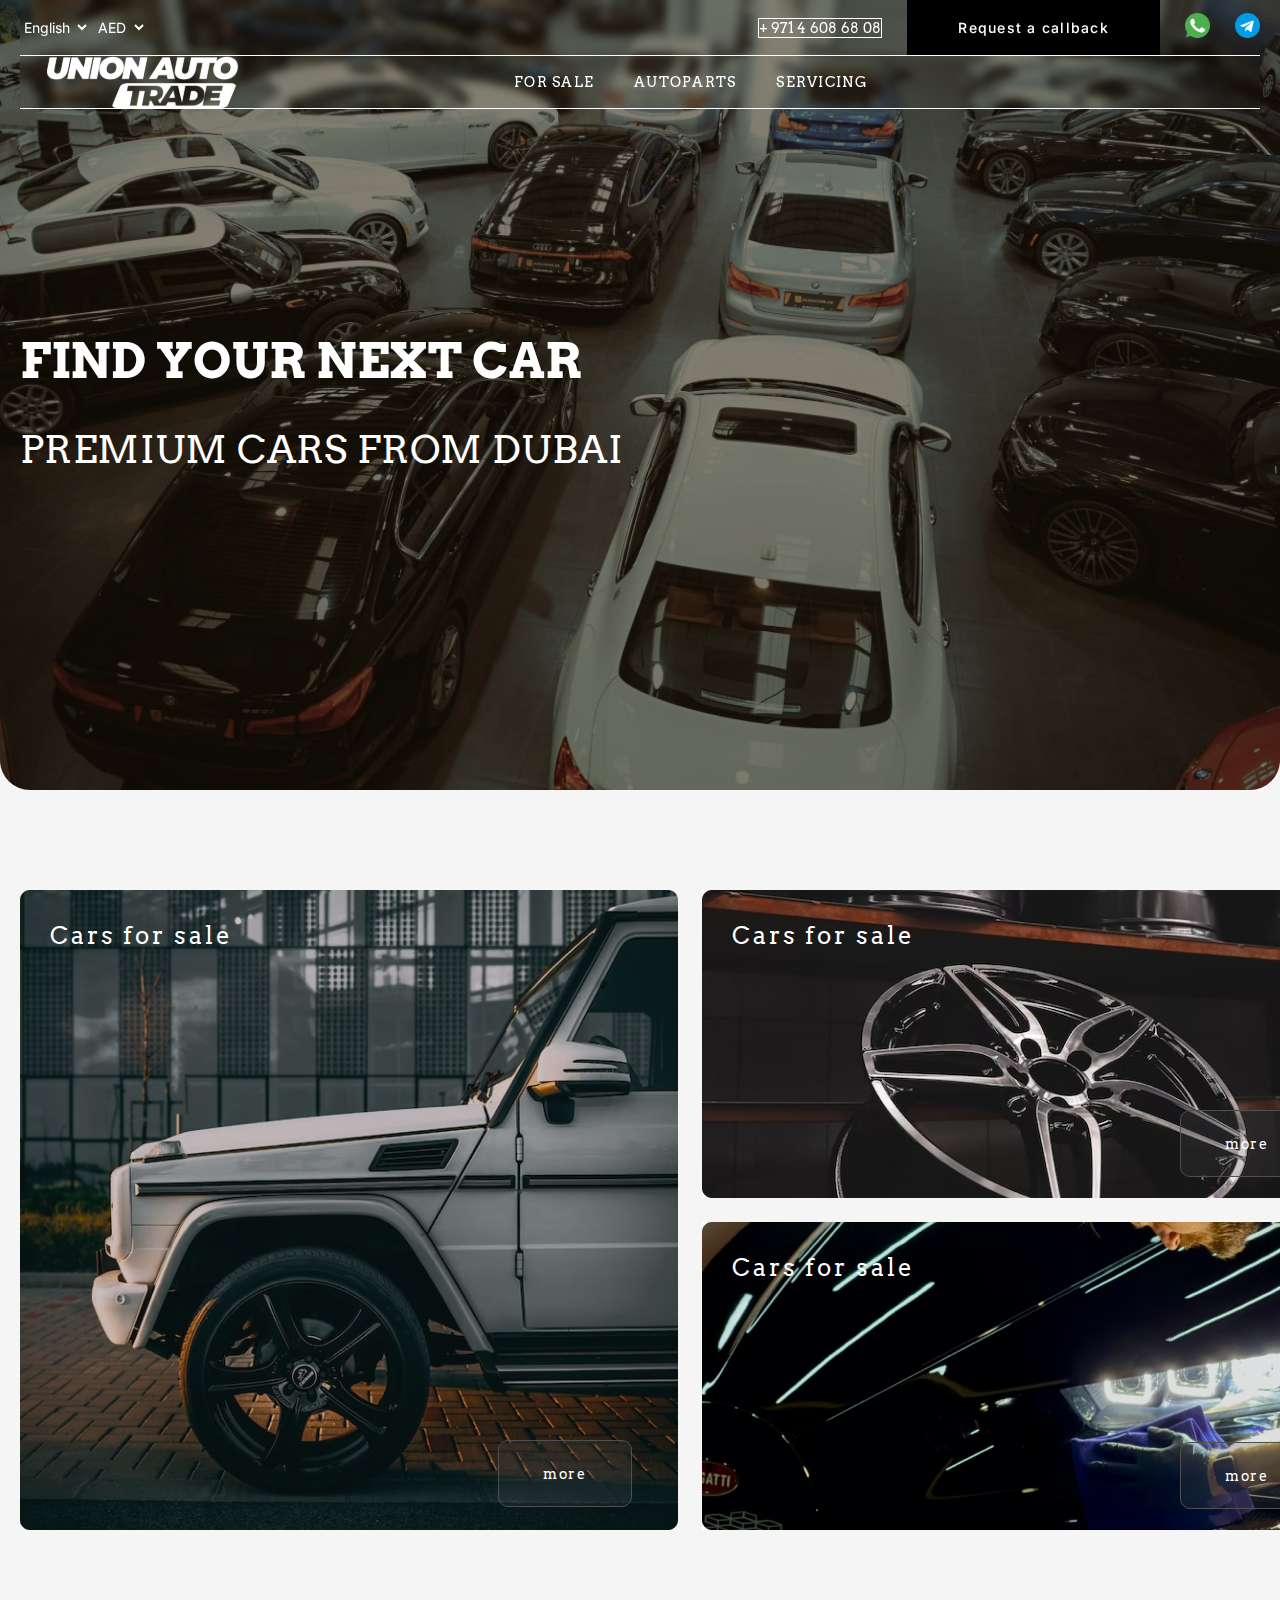
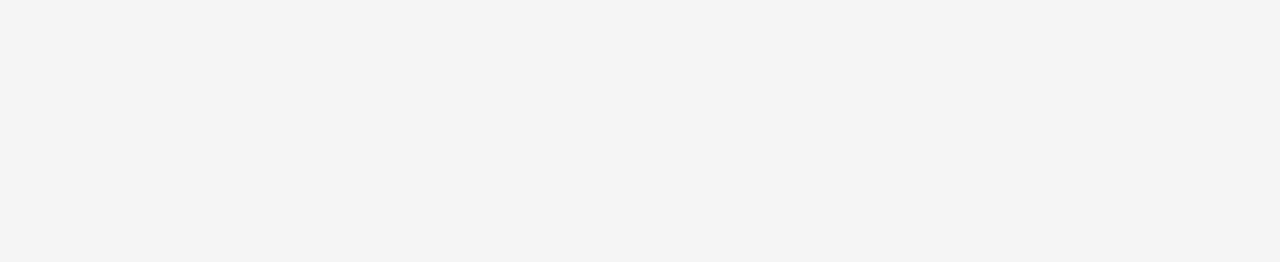
==== index.html @ ccdb9c53 "header and intro section end" ====
<!DOCTYPE html>
<html lang="en">
<head>
    <meta charset="UTF-8">
    <meta http-equiv="X-UA-Compatible" content="IE=edge">
    <meta name="viewport" content="width=device-width, initial-scale=1.0">
    <!-- favicon -->
    <link rel="icon" href="./assets/icons/favicon.svg">
    <title>UAT design</title>
    <!-- main css -->
    <link rel="stylesheet" href="../styles/style.min.css">
    <link rel="preconnect" href="https://fonts.googleapis.com">
    <link rel="preconnect" href="https://fonts.gstatic.com" crossorigin>
    <link href="https://fonts.googleapis.com/css2?family=Inter:wght@200;300;400;600&display=swap" rel="stylesheet">
  </head>
<body style="background: #F5F5F5;">


   <header>
    <div class="container">

      <nav class="nav">
        <div class="nav__wrapper">
          <div class="nav__wrapper--top">
            <div class="nav__wrapper--top-left">
              <select id="" name="">
                <option value="australia">English</option>
                <option value="canada">Russian</option>
                <option value="usa">Turkey</option>
              </select>
  
              <select id="" name="">
                <option class="" value="australia">AED</option>
                <option class="" value="canada">BCD</option>
                <option class="" value="usa">CMD</option>
              </select>
            </div>

            <div class="nav__wrapper--top-right">
              <h3>+ 971 4 608 68 08</h3>
              <p>Request a callback</p>
              <a href="#"> <img src="./assets/icons/whatsapp.svg" alt="whatsapp"></a>
              <a href="#"><img src="./assets/icons/telegram.svg" alt="telegram"></a>
            </div>
          </div>

          <div class="nav__wrapper--down">
            <div class="container">
              <div class="wrapper">
                <img src="./assets/icons/logo.svg" alt="logo">
                <div class="wrapper__content">
                  <p>FOR SALE</p>
                  <p>AUTOPARTS</p>
                  <p>SERVICING</p>
                </div>
              </div>
            </div>
          </div>

        </div>
      </nav>
    </div>
   </header>

   <main>

    <section class="about">
      <div class="container">
        <div class="wrapper">
          <h1>FIND YOUR NEXT CAR</h1>
          <h2>PREMIUM CARS FROM DUBAI</h2>
        </div>
      </div>
    </section>

    <section class="types">
      <div class="container">
        <div class="wrapper">
          <div class="wrapper__grid">
            <div class="wrapper__grid--item1">
              <p>Cars for sale</p>
              <button>more</button>
            </div>

            <div class="wrapper__grid--item2">
              <p>Cars for sale</p>
              <button>more</button>
            </div>

            <div class="wrapper__grid--item3">
              <p>Cars for sale</p>
              <button>more</button>
            </div>

          </div>
        </div>
      </div>
    </section>

   </main>
    
</body>
</html>
---- styles/style.min.css ----
/*! normalize.css v8.0.1 | MIT License | github.com/necolas/normalize.css */@import"https://fonts.googleapis.com/css2?family=Arvo:wght@400;700&display=swap";html{line-height:1.15;-webkit-text-size-adjust:100%}body{margin:0}main{display:block}h1{font-size:2em;margin:.67em 0}hr{box-sizing:content-box;height:0;overflow:visible}pre{font-family:monospace,monospace;font-size:1em}a{background-color:rgba(0,0,0,0)}abbr[title]{border-bottom:none;text-decoration:underline;text-decoration:underline dotted}b,strong{font-weight:bolder}code,kbd,samp{font-family:monospace,monospace;font-size:1em}small{font-size:80%}sub,sup{font-size:75%;line-height:0;position:relative;vertical-align:baseline}sub{bottom:-0.25em}sup{top:-0.5em}img{border-style:none}button,input,optgroup,select,textarea{font-family:inherit;font-size:100%;line-height:1.15;margin:0}button,input{overflow:visible}button,select{text-transform:none}button,[type=button],[type=reset],[type=submit]{-webkit-appearance:button}button::-moz-focus-inner,[type=button]::-moz-focus-inner,[type=reset]::-moz-focus-inner,[type=submit]::-moz-focus-inner{border-style:none;padding:0}button:-moz-focusring,[type=button]:-moz-focusring,[type=reset]:-moz-focusring,[type=submit]:-moz-focusring{outline:1px dotted ButtonText}fieldset{padding:.35em .75em .625em}legend{box-sizing:border-box;color:inherit;display:table;max-width:100%;padding:0;white-space:normal}progress{vertical-align:baseline}textarea{overflow:auto}[type=checkbox],[type=radio]{box-sizing:border-box;padding:0}[type=number]::-webkit-inner-spin-button,[type=number]::-webkit-outer-spin-button{height:auto}[type=search]{-webkit-appearance:textfield;outline-offset:-2px}[type=search]::-webkit-search-decoration{-webkit-appearance:none}::-webkit-file-upload-button{-webkit-appearance:button;font:inherit}details{display:block}summary{display:list-item}template{display:none}[hidden]{display:none}*::after,*::before,*{margin:0;padding:0;box-sizing:border-box;scroll-behavior:smooth}.container{max-width:1340px;margin:0 auto;padding:0 20px}header{width:100%;position:fixed;top:0}header .nav{height:60px}header .nav__wrapper{backdrop-filter:blur(5px)}header .nav__wrapper--top{display:flex;align-items:center;justify-content:space-between}header .nav__wrapper--top-left select{background-color:rgba(255,255,255,0);font-family:"Inter",sans-serif;font-style:normal;font-weight:400;font-size:14px;line-height:130%;align-items:center;color:#fff;border:none}header .nav__wrapper--top-right{display:flex;align-items:center;gap:25px}header .nav__wrapper--top-right p{font-family:"Inter";font-style:normal;font-weight:500;font-size:14px;line-height:130%;display:flex;align-items:center;letter-spacing:.09em;color:#fff;padding:18.5px 51px;background:#000}header .nav__wrapper--top-right h3{font-family:"Arvo",serif;font-style:normal;font-weight:400;font-size:14px;line-height:130%;display:flex;align-items:center;letter-spacing:.02em;color:#fff;border:.3px solid #fff}header .nav__wrapper--down{border-top:1px solid #fff;border-bottom:1px solid #fff}header .nav__wrapper--down .wrapper{display:flex;align-items:center;gap:273px}header .nav__wrapper--down .wrapper__content{display:flex;text-align:center;align-items:center;gap:40px}header .nav__wrapper--down .wrapper__content p{font-family:"Arvo",serif;font-style:normal;font-weight:400;font-size:14px;line-height:130%;display:flex;align-items:center;letter-spacing:.09em;color:#fff}header .nav__wrapper--down .wrapper__content p:hover{cursor:pointer;border:.5px solid #fff}.about{background-image:url("../../assets/images/hr1.jpg");background-repeat:no-repeat;background-size:cover;background-position:center center;height:790px;padding-top:296px;border-radius:0px 0px 30px 30px;padding-bottom:366px}.about .wrapper h1{font-family:"Arvo",serif;font-style:normal;font-weight:700;font-size:49px;line-height:130%;display:flex;align-items:center;color:#fff}.about .wrapper h2{font-family:"Arvo",serif;font-style:normal;font-weight:400;font-size:39px;line-height:130%;display:flex;align-items:center;letter-spacing:.01em;color:#fff}.types{padding-top:100px}.types .wrapper__grid{display:grid;grid-template-rows:1fr 1fr 1fr;grid-template-columns:1fr 1fr 1fr 1fr 1fr;gap:24px;height:100%}.types .wrapper__grid--item1{width:658px;height:640px;background-image:url("../../assets/images/hr1_1.png");grid-row-start:1;grid-column-start:1;grid-row-end:3;grid-column-end:2}.types .wrapper__grid--item1 p{padding:30px 349px 579px 30px;font-family:"Arvo",serif;font-style:normal;font-weight:400;font-size:24px;line-height:130%;display:flex;align-items:center;letter-spacing:.12em;color:#fff}.types .wrapper__grid--item1 button{position:relative;left:478px;top:-90px;background:rgba(79,79,79,.2);border:1px solid #4f4f4f;border-radius:10px;padding:23.5px 44px;font-family:"Arvo",serif;font-style:normal;font-weight:400;font-size:14px;line-height:130%;display:flex;align-items:center;letter-spacing:.12em;color:#fff}.types .wrapper__grid--item1 button:hover{background:rgba(146,141,141,.5)}.types .wrapper__grid--item2{width:658px;height:308px;background-image:url("../../assets/images/hr1_2.png");grid-row-start:1;grid-column-start:2;grid-row-end:2;grid-column-end:3}.types .wrapper__grid--item2 p{padding:30px 349px 579px 30px;font-family:"Arvo",serif;font-style:normal;font-weight:400;font-size:24px;line-height:130%;display:flex;align-items:center;letter-spacing:.12em;color:#fff}.types .wrapper__grid--item2 button{position:relative;left:478px;top:-420px;background:rgba(79,79,79,.2);border:1px solid #4f4f4f;border-radius:10px;padding:23.5px 44px;font-family:"Arvo",serif;font-style:normal;font-weight:400;font-size:14px;line-height:130%;display:flex;align-items:center;letter-spacing:.12em;color:#fff}.types .wrapper__grid--item2 button:hover{background:rgba(146,141,141,.5)}.types .wrapper__grid--item3{width:658px;height:308px;background-image:url("../../assets/images/hr1_3.png");grid-row-start:2;grid-column-start:2;grid-row-end:3;grid-column-end:3}.types .wrapper__grid--item3 p{padding:30px 349px 579px 30px;font-family:"Arvo",serif;font-style:normal;font-weight:400;font-size:24px;line-height:130%;display:flex;align-items:center;letter-spacing:.12em;color:#fff}.types .wrapper__grid--item3 button{position:relative;left:478px;top:-420px;background:rgba(79,79,79,.2);border:1px solid #4f4f4f;border-radius:10px;padding:23.5px 44px;font-family:"Arvo",serif;font-style:normal;font-weight:400;font-size:14px;line-height:130%;display:flex;align-items:center;letter-spacing:.12em;color:#fff}.types .wrapper__grid--item3 button:hover{background:rgba(146,141,141,.5)}footer{width:100%;height:auto}/*# sourceMappingURL=style.min.css.map */
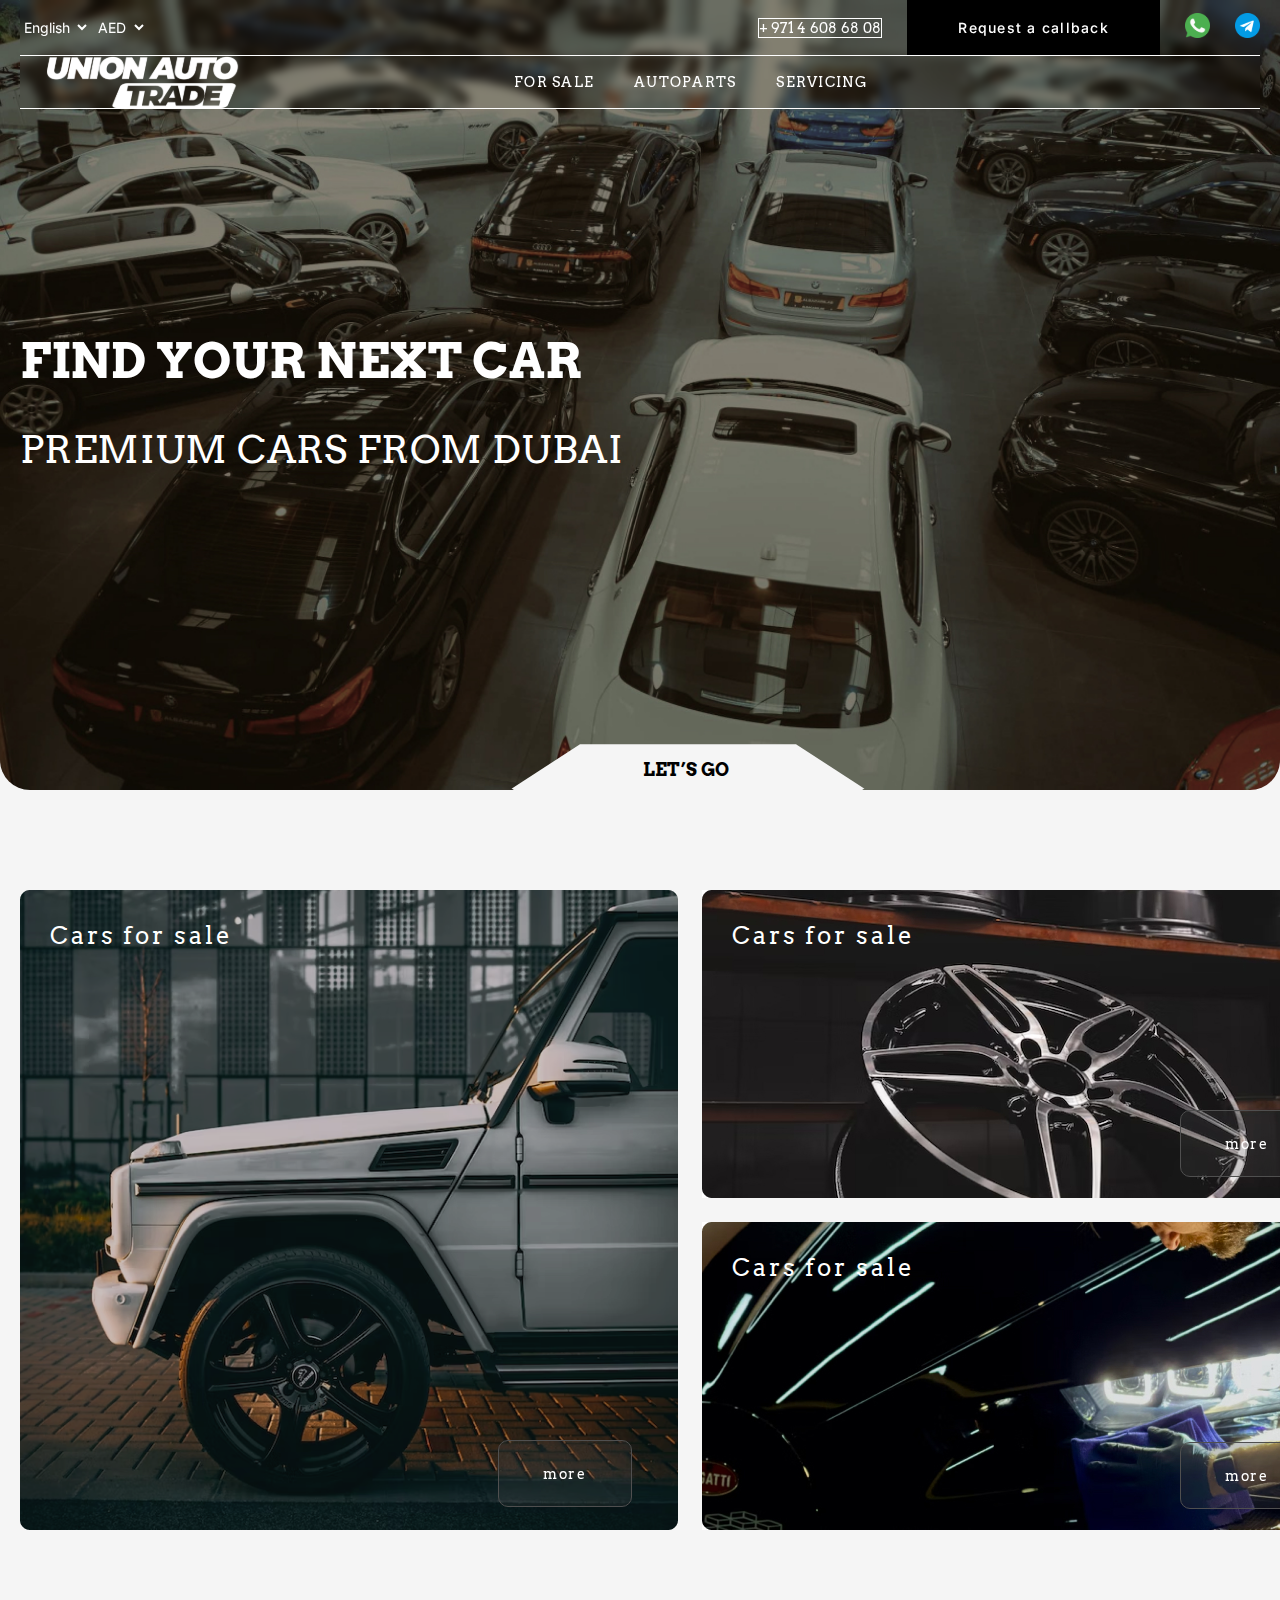
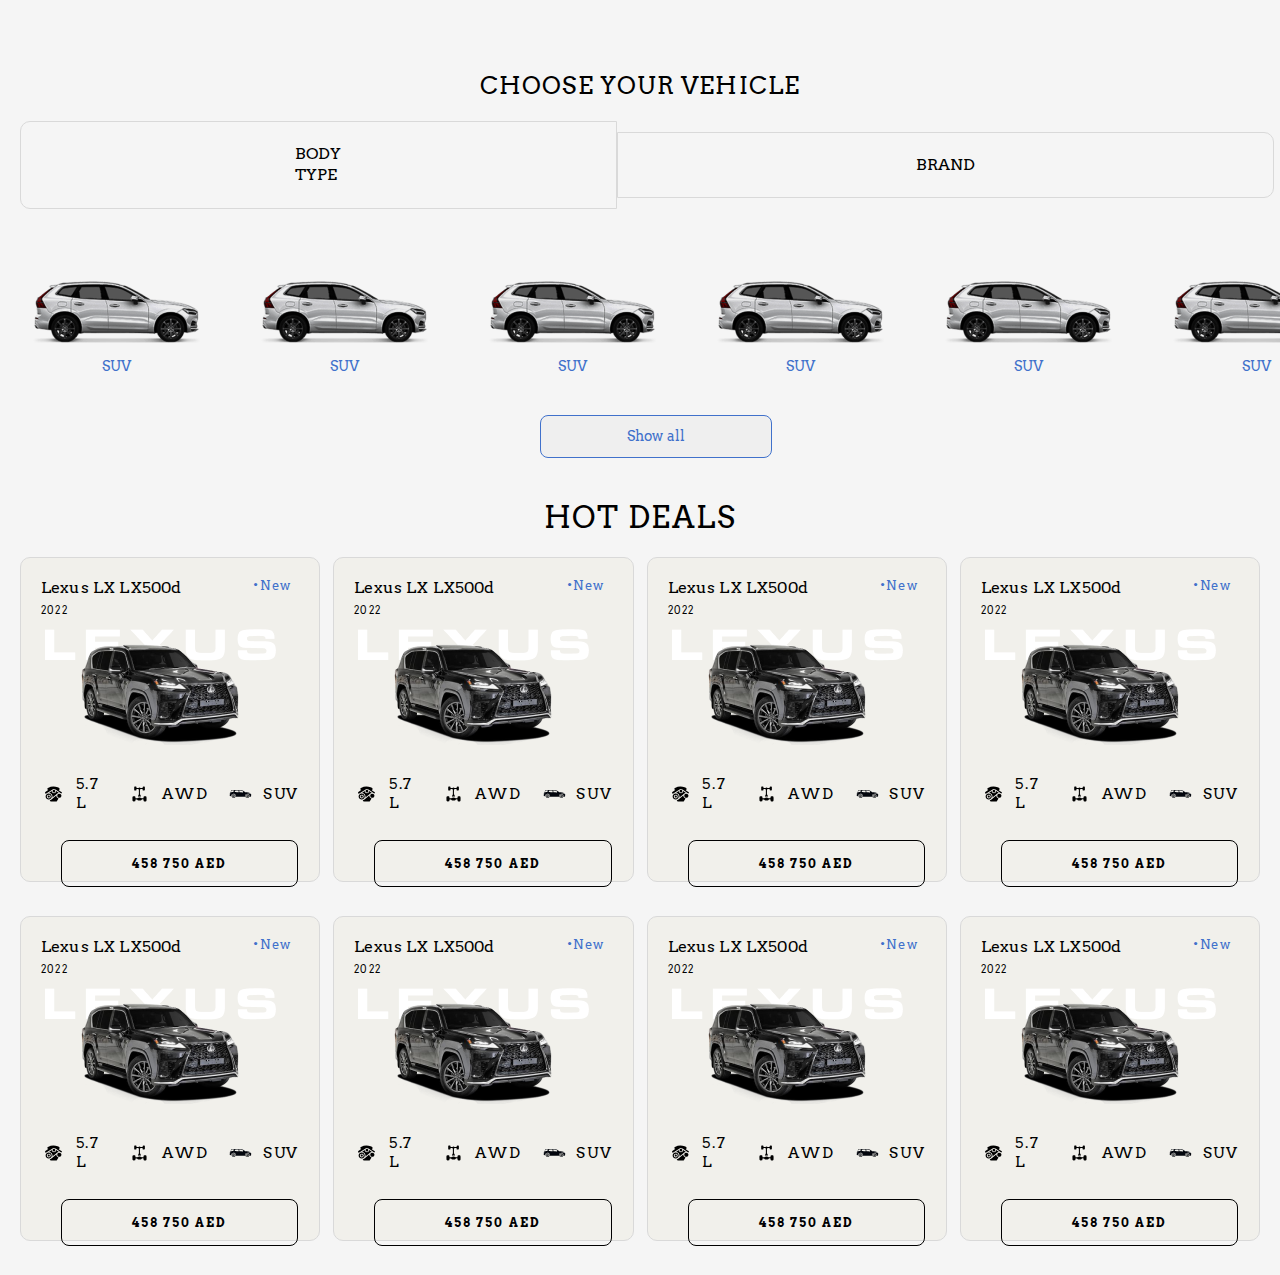
==== commit 449a2dea: "Section hot deals end" ====
--- a/index.html
+++ b/index.html
@@ -69,6 +69,10 @@
         <div class="wrapper">
           <h1>FIND YOUR NEXT CAR</h1>
           <h2>PREMIUM CARS FROM DUBAI</h2>
+
+          <div class="wrapper__div">
+            <h2>LET’S GO</h2>
+          </div>
         </div>
       </div>
     </section>
@@ -97,6 +101,296 @@
       </div>
     </section>
 
+
+    <section class="vehicles">
+      <div class="container">
+        <div class="wrapper">
+          <div class="wrapper__h">
+            <h2>CHOOSE your vehicle</h2>
+
+          </div>
+
+          <div class="wrapper__type">
+            <a href="#"> <p>Body type</p></a>
+            <a href="#"><p>Brand</p></a>
+          </div>
+
+          <div class="wrapper__cars">
+
+            <div class="wrapper__cars--div">
+              <img src="./assets/images/choose/1 th.png" alt="1 th car" srcset="1 th car">
+              <p>SUV</p>
+            </div>
+
+            <div class="wrapper__cars--div">
+              <img src="./assets/images/choose/1 th.png" alt="1 th car" srcset="1 th car">
+              <p>SUV</p>
+            </div>
+
+            <div class="wrapper__cars--div">
+              <img src="./assets/images/choose/1 th.png" alt="1 th car" srcset="1 th car">
+              <p>SUV</p>
+            </div>
+
+            <div class="wrapper__cars--div">
+              <img src="./assets/images/choose/1 th.png" alt="1 th car" srcset="1 th car">
+              <p>SUV</p>
+            </div>
+
+            <div class="wrapper__cars--div">
+              <img src="./assets/images/choose/1 th.png" alt="1 th car" srcset="1 th car">
+              <p>SUV</p>
+            </div>
+
+            <div class="wrapper__cars--div">
+              <img src="./assets/images/choose/1 th.png" alt="1 th car" srcset="1 th car">
+              <p>SUV</p>
+            </div>
+
+            
+
+          </div>
+
+          <button>Show all</button>
+        </div>
+      </div>
+    </section>
+
+    <section class="hotdeals">
+      <div class="container">
+        <div class="wrapper">
+          <h1>HOT DEALS</h1>
+          <div class="wrapper__hot--list">
+            <div class="wrapper__hot--list-item">
+              <div class="wrapper__hot--list-item-top">
+                <h2>Lexus LX LX500d <br><span>2022</span></h2>
+                <div>•New</div>
+              </div>
+
+              <img src="./assets/images/hotdeals/1 th.png" alt="1 th car">
+
+              <div class="wrapper__hot--list-item-bt1">
+                <div>
+                  <img src="./assets/icons/imeni.svg" alt="imeni">
+                  <p>5.7 L</p>
+                </div>
+
+                <div>
+                  <img src="./assets/icons/imeni-1.svg" alt="imeni">
+                  <p>AWD</p>
+                </div>
+
+                <div>
+                  <img src="./assets/icons/imeni-2.svg" alt="imeni">
+                  <p>SUV</p>
+                </div>
+              </div>
+
+              <a href="#">458 750 AED</a>
+            </div>
+
+            <div class="wrapper__hot--list-item">
+              <div class="wrapper__hot--list-item-top">
+                <h2>Lexus LX LX500d <br><span>2022</span></h2>
+                <div>•New</div>
+              </div>
+
+              <img src="./assets/images/hotdeals/1 th.png" alt="1 th car">
+
+              <div class="wrapper__hot--list-item-bt1">
+                <div>
+                  <img src="./assets/icons/imeni.svg" alt="imeni">
+                  <p>5.7 L</p>
+                </div>
+
+                <div>
+                  <img src="./assets/icons/imeni-1.svg" alt="imeni">
+                  <p>AWD</p>
+                </div>
+
+                <div>
+                  <img src="./assets/icons/imeni-2.svg" alt="imeni">
+                  <p>SUV</p>
+                </div>
+              </div>
+
+              <a href="#">458 750 AED</a>
+            </div>
+
+            <div class="wrapper__hot--list-item">
+              <div class="wrapper__hot--list-item-top">
+                <h2>Lexus LX LX500d <br><span>2022</span></h2>
+                <div>•New</div>
+              </div>
+
+              <img src="./assets/images/hotdeals/1 th.png" alt="1 th car">
+
+              <div class="wrapper__hot--list-item-bt1">
+                <div>
+                  <img src="./assets/icons/imeni.svg" alt="imeni">
+                  <p>5.7 L</p>
+                </div>
+
+                <div>
+                  <img src="./assets/icons/imeni-1.svg" alt="imeni">
+                  <p>AWD</p>
+                </div>
+
+                <div>
+                  <img src="./assets/icons/imeni-2.svg" alt="imeni">
+                  <p>SUV</p>
+                </div>
+              </div>
+
+              <a href="#">458 750 AED</a>
+            </div>
+
+            <div class="wrapper__hot--list-item">
+              <div class="wrapper__hot--list-item-top">
+                <h2>Lexus LX LX500d <br><span>2022</span></h2>
+                <div>•New</div>
+              </div>
+
+              <img src="./assets/images/hotdeals/1 th.png" alt="1 th car">
+
+              <div class="wrapper__hot--list-item-bt1">
+                <div>
+                  <img src="./assets/icons/imeni.svg" alt="imeni">
+                  <p>5.7 L</p>
+                </div>
+
+                <div>
+                  <img src="./assets/icons/imeni-1.svg" alt="imeni">
+                  <p>AWD</p>
+                </div>
+
+                <div>
+                  <img src="./assets/icons/imeni-2.svg" alt="imeni">
+                  <p>SUV</p>
+                </div>
+              </div>
+
+              <a href="#">458 750 AED</a>
+            </div>
+          </div>
+
+          <div class="wrapper__hot--list">
+            <div class="wrapper__hot--list-item">
+              <div class="wrapper__hot--list-item-top">
+                <h2>Lexus LX LX500d <br><span>2022</span></h2>
+                <div>•New</div>
+              </div>
+
+              <img src="./assets/images/hotdeals/1 th.png" alt="1 th car">
+
+              <div class="wrapper__hot--list-item-bt1">
+                <div>
+                  <img src="./assets/icons/imeni.svg" alt="imeni">
+                  <p>5.7 L</p>
+                </div>
+
+                <div>
+                  <img src="./assets/icons/imeni-1.svg" alt="imeni">
+                  <p>AWD</p>
+                </div>
+
+                <div>
+                  <img src="./assets/icons/imeni-2.svg" alt="imeni">
+                  <p>SUV</p>
+                </div>
+              </div>
+
+              <a href="#">458 750 AED</a>
+            </div>
+
+            <div class="wrapper__hot--list-item">
+              <div class="wrapper__hot--list-item-top">
+                <h2>Lexus LX LX500d <br><span>2022</span></h2>
+                <div>•New</div>
+              </div>
+
+              <img src="./assets/images/hotdeals/1 th.png" alt="1 th car">
+
+              <div class="wrapper__hot--list-item-bt1">
+                <div>
+                  <img src="./assets/icons/imeni.svg" alt="imeni">
+                  <p>5.7 L</p>
+                </div>
+
+                <div>
+                  <img src="./assets/icons/imeni-1.svg" alt="imeni">
+                  <p>AWD</p>
+                </div>
+
+                <div>
+                  <img src="./assets/icons/imeni-2.svg" alt="imeni">
+                  <p>SUV</p>
+                </div>
+              </div>
+
+              <a href="#">458 750 AED</a>
+            </div>
+
+            <div class="wrapper__hot--list-item">
+              <div class="wrapper__hot--list-item-top">
+                <h2>Lexus LX LX500d <br><span>2022</span></h2>
+                <div>•New</div>
+              </div>
+
+              <img src="./assets/images/hotdeals/1 th.png" alt="1 th car">
+
+              <div class="wrapper__hot--list-item-bt1">
+                <div>
+                  <img src="./assets/icons/imeni.svg" alt="imeni">
+                  <p>5.7 L</p>
+                </div>
+
+                <div>
+                  <img src="./assets/icons/imeni-1.svg" alt="imeni">
+                  <p>AWD</p>
+                </div>
+
+                <div>
+                  <img src="./assets/icons/imeni-2.svg" alt="imeni">
+                  <p>SUV</p>
+                </div>
+              </div>
+
+              <a href="#">458 750 AED</a>
+            </div>
+
+            <div class="wrapper__hot--list-item">
+              <div class="wrapper__hot--list-item-top">
+                <h2>Lexus LX LX500d <br><span>2022</span></h2>
+                <div>•New</div>
+              </div>
+
+              <img src="./assets/images/hotdeals/1 th.png" alt="1 th car">
+
+              <div class="wrapper__hot--list-item-bt1">
+                <div>
+                  <img src="./assets/icons/imeni.svg" alt="imeni">
+                  <p>5.7 L</p>
+                </div>
+
+                <div>
+                  <img src="./assets/icons/imeni-1.svg" alt="imeni">
+                  <p>AWD</p>
+                </div>
+
+                <div>
+                  <img src="./assets/icons/imeni-2.svg" alt="imeni">
+                  <p>SUV</p>
+                </div>
+              </div>
+
+              <a href="#">458 750 AED</a>
+            </div>
+          </div>
+        </div>
+      </div>
+    </section>
+
    </main>
     
 </body>
--- a/styles/style.min.css
+++ b/styles/style.min.css
@@ -1 +1 @@
-/*! normalize.css v8.0.1 | MIT License | github.com/necolas/normalize.css */@import"https://fonts.googleapis.com/css2?family=Arvo:wght@400;700&display=swap";html{line-height:1.15;-webkit-text-size-adjust:100%}body{margin:0}main{display:block}h1{font-size:2em;margin:.67em 0}hr{box-sizing:content-box;height:0;overflow:visible}pre{font-family:monospace,monospace;font-size:1em}a{background-color:rgba(0,0,0,0)}abbr[title]{border-bottom:none;text-decoration:underline;text-decoration:underline dotted}b,strong{font-weight:bolder}code,kbd,samp{font-family:monospace,monospace;font-size:1em}small{font-size:80%}sub,sup{font-size:75%;line-height:0;position:relative;vertical-align:baseline}sub{bottom:-0.25em}sup{top:-0.5em}img{border-style:none}button,input,optgroup,select,textarea{font-family:inherit;font-size:100%;line-height:1.15;margin:0}button,input{overflow:visible}button,select{text-transform:none}button,[type=button],[type=reset],[type=submit]{-webkit-appearance:button}button::-moz-focus-inner,[type=button]::-moz-focus-inner,[type=reset]::-moz-focus-inner,[type=submit]::-moz-focus-inner{border-style:none;padding:0}button:-moz-focusring,[type=button]:-moz-focusring,[type=reset]:-moz-focusring,[type=submit]:-moz-focusring{outline:1px dotted ButtonText}fieldset{padding:.35em .75em .625em}legend{box-sizing:border-box;color:inherit;display:table;max-width:100%;padding:0;white-space:normal}progress{vertical-align:baseline}textarea{overflow:auto}[type=checkbox],[type=radio]{box-sizing:border-box;padding:0}[type=number]::-webkit-inner-spin-button,[type=number]::-webkit-outer-spin-button{height:auto}[type=search]{-webkit-appearance:textfield;outline-offset:-2px}[type=search]::-webkit-search-decoration{-webkit-appearance:none}::-webkit-file-upload-button{-webkit-appearance:button;font:inherit}details{display:block}summary{display:list-item}template{display:none}[hidden]{display:none}*::after,*::before,*{margin:0;padding:0;box-sizing:border-box;scroll-behavior:smooth}.container{max-width:1340px;margin:0 auto;padding:0 20px}header{width:100%;position:fixed;top:0}header .nav{height:60px}header .nav__wrapper{backdrop-filter:blur(5px)}header .nav__wrapper--top{display:flex;align-items:center;justify-content:space-between}header .nav__wrapper--top-left select{background-color:rgba(255,255,255,0);font-family:"Inter",sans-serif;font-style:normal;font-weight:400;font-size:14px;line-height:130%;align-items:center;color:#fff;border:none}header .nav__wrapper--top-right{display:flex;align-items:center;gap:25px}header .nav__wrapper--top-right p{font-family:"Inter";font-style:normal;font-weight:500;font-size:14px;line-height:130%;display:flex;align-items:center;letter-spacing:.09em;color:#fff;padding:18.5px 51px;background:#000}header .nav__wrapper--top-right h3{font-family:"Arvo",serif;font-style:normal;font-weight:400;font-size:14px;line-height:130%;display:flex;align-items:center;letter-spacing:.02em;color:#fff;border:.3px solid #fff}header .nav__wrapper--down{border-top:1px solid #fff;border-bottom:1px solid #fff}header .nav__wrapper--down .wrapper{display:flex;align-items:center;gap:273px}header .nav__wrapper--down .wrapper__content{display:flex;text-align:center;align-items:center;gap:40px}header .nav__wrapper--down .wrapper__content p{font-family:"Arvo",serif;font-style:normal;font-weight:400;font-size:14px;line-height:130%;display:flex;align-items:center;letter-spacing:.09em;color:#fff}header .nav__wrapper--down .wrapper__content p:hover{cursor:pointer;border:.5px solid #fff}.about{background-image:url("../../assets/images/hr1.jpg");background-repeat:no-repeat;background-size:cover;background-position:center center;height:790px;padding-top:296px;border-radius:0px 0px 30px 30px;padding-bottom:366px}.about .wrapper h1{font-family:"Arvo",serif;font-style:normal;font-weight:700;font-size:49px;line-height:130%;display:flex;align-items:center;color:#fff}.about .wrapper h2{font-family:"Arvo",serif;font-style:normal;font-weight:400;font-size:39px;line-height:130%;display:flex;align-items:center;letter-spacing:.01em;color:#fff}.types{padding-top:100px}.types .wrapper__grid{display:grid;grid-template-rows:1fr 1fr 1fr;grid-template-columns:1fr 1fr 1fr 1fr 1fr;gap:24px;height:100%}.types .wrapper__grid--item1{width:658px;height:640px;background-image:url("../../assets/images/hr1_1.png");grid-row-start:1;grid-column-start:1;grid-row-end:3;grid-column-end:2}.types .wrapper__grid--item1 p{padding:30px 349px 579px 30px;font-family:"Arvo",serif;font-style:normal;font-weight:400;font-size:24px;line-height:130%;display:flex;align-items:center;letter-spacing:.12em;color:#fff}.types .wrapper__grid--item1 button{position:relative;left:478px;top:-90px;background:rgba(79,79,79,.2);border:1px solid #4f4f4f;border-radius:10px;padding:23.5px 44px;font-family:"Arvo",serif;font-style:normal;font-weight:400;font-size:14px;line-height:130%;display:flex;align-items:center;letter-spacing:.12em;color:#fff}.types .wrapper__grid--item1 button:hover{background:rgba(146,141,141,.5)}.types .wrapper__grid--item2{width:658px;height:308px;background-image:url("../../assets/images/hr1_2.png");grid-row-start:1;grid-column-start:2;grid-row-end:2;grid-column-end:3}.types .wrapper__grid--item2 p{padding:30px 349px 579px 30px;font-family:"Arvo",serif;font-style:normal;font-weight:400;font-size:24px;line-height:130%;display:flex;align-items:center;letter-spacing:.12em;color:#fff}.types .wrapper__grid--item2 button{position:relative;left:478px;top:-420px;background:rgba(79,79,79,.2);border:1px solid #4f4f4f;border-radius:10px;padding:23.5px 44px;font-family:"Arvo",serif;font-style:normal;font-weight:400;font-size:14px;line-height:130%;display:flex;align-items:center;letter-spacing:.12em;color:#fff}.types .wrapper__grid--item2 button:hover{background:rgba(146,141,141,.5)}.types .wrapper__grid--item3{width:658px;height:308px;background-image:url("../../assets/images/hr1_3.png");grid-row-start:2;grid-column-start:2;grid-row-end:3;grid-column-end:3}.types .wrapper__grid--item3 p{padding:30px 349px 579px 30px;font-family:"Arvo",serif;font-style:normal;font-weight:400;font-size:24px;line-height:130%;display:flex;align-items:center;letter-spacing:.12em;color:#fff}.types .wrapper__grid--item3 button{position:relative;left:478px;top:-420px;background:rgba(79,79,79,.2);border:1px solid #4f4f4f;border-radius:10px;padding:23.5px 44px;font-family:"Arvo",serif;font-style:normal;font-weight:400;font-size:14px;line-height:130%;display:flex;align-items:center;letter-spacing:.12em;color:#fff}.types .wrapper__grid--item3 button:hover{background:rgba(146,141,141,.5)}footer{width:100%;height:auto}/*# sourceMappingURL=style.min.css.map */+/*! normalize.css v8.0.1 | MIT License | github.com/necolas/normalize.css */@import"https://fonts.googleapis.com/css2?family=Arvo:wght@400;700&display=swap";html{line-height:1.15;-webkit-text-size-adjust:100%}body{margin:0}main{display:block}h1{font-size:2em;margin:.67em 0}hr{box-sizing:content-box;height:0;overflow:visible}pre{font-family:monospace,monospace;font-size:1em}a{background-color:rgba(0,0,0,0)}abbr[title]{border-bottom:none;text-decoration:underline;text-decoration:underline dotted}b,strong{font-weight:bolder}code,kbd,samp{font-family:monospace,monospace;font-size:1em}small{font-size:80%}sub,sup{font-size:75%;line-height:0;position:relative;vertical-align:baseline}sub{bottom:-0.25em}sup{top:-0.5em}img{border-style:none}button,input,optgroup,select,textarea{font-family:inherit;font-size:100%;line-height:1.15;margin:0}button,input{overflow:visible}button,select{text-transform:none}button,[type=button],[type=reset],[type=submit]{-webkit-appearance:button}button::-moz-focus-inner,[type=button]::-moz-focus-inner,[type=reset]::-moz-focus-inner,[type=submit]::-moz-focus-inner{border-style:none;padding:0}button:-moz-focusring,[type=button]:-moz-focusring,[type=reset]:-moz-focusring,[type=submit]:-moz-focusring{outline:1px dotted ButtonText}fieldset{padding:.35em .75em .625em}legend{box-sizing:border-box;color:inherit;display:table;max-width:100%;padding:0;white-space:normal}progress{vertical-align:baseline}textarea{overflow:auto}[type=checkbox],[type=radio]{box-sizing:border-box;padding:0}[type=number]::-webkit-inner-spin-button,[type=number]::-webkit-outer-spin-button{height:auto}[type=search]{-webkit-appearance:textfield;outline-offset:-2px}[type=search]::-webkit-search-decoration{-webkit-appearance:none}::-webkit-file-upload-button{-webkit-appearance:button;font:inherit}details{display:block}summary{display:list-item}template{display:none}[hidden]{display:none}*::after,*::before,*{margin:0;padding:0;box-sizing:border-box;scroll-behavior:smooth}.container{max-width:1340px;margin:0 auto;padding:0 20px}header{width:100%;position:fixed;top:0}header .nav{height:60px}header .nav__wrapper{backdrop-filter:blur(5px)}header .nav__wrapper--top{display:flex;align-items:center;justify-content:space-between}header .nav__wrapper--top-left select{background-color:rgba(255,255,255,0);font-family:"Inter",sans-serif;font-style:normal;font-weight:400;font-size:14px;line-height:130%;align-items:center;color:#fff;border:none}header .nav__wrapper--top-right{display:flex;align-items:center;gap:25px}header .nav__wrapper--top-right p{font-family:"Inter";font-style:normal;font-weight:500;font-size:14px;line-height:130%;display:flex;align-items:center;letter-spacing:.09em;color:#fff;padding:18.5px 51px;background:#000}header .nav__wrapper--top-right h3{font-family:"Arvo",serif;font-style:normal;font-weight:400;font-size:14px;line-height:130%;display:flex;align-items:center;letter-spacing:.02em;color:#fff;border:.3px solid #fff}header .nav__wrapper--down{border-top:1px solid #fff;border-bottom:1px solid #fff}header .nav__wrapper--down .wrapper{display:flex;align-items:center;gap:273px}header .nav__wrapper--down .wrapper__content{display:flex;text-align:center;align-items:center;gap:40px}header .nav__wrapper--down .wrapper__content p{font-family:"Arvo",serif;font-style:normal;font-weight:400;font-size:14px;line-height:130%;display:flex;align-items:center;letter-spacing:.09em;color:#fff}header .nav__wrapper--down .wrapper__content p:hover{cursor:pointer;border:.5px solid #fff}.vehicles{padding-top:140px}.vehicles .wrapper__h{display:flex;align-items:center;justify-content:center;margin-bottom:20px}.vehicles .wrapper__h h2{font-family:"Arvo",serif;font-style:normal;font-weight:400;font-size:24px;line-height:130%;display:flex;align-items:center;letter-spacing:.05em;text-transform:uppercase;color:#000}.vehicles .wrapper__type{display:flex;align-items:center}.vehicles .wrapper__type a:nth-child(1){padding:22px 274px;border:1px solid #d9d9d9;border-radius:10px 0px 0px 10px;text-decoration:none;color:#000}.vehicles .wrapper__type a:nth-child(1) p{font-family:"Arvo",serif;font-style:normal;font-weight:400;font-size:16px;line-height:130%;display:flex;align-items:center;letter-spacing:.01em;text-transform:uppercase}.vehicles .wrapper__type a:nth-child(1) p:hover{color:#d9d9d9}.vehicles .wrapper__type a:nth-child(1):hover{transition:all .7s ease;background:#4071cb;color:#d9d9d9}.vehicles .wrapper__type a:nth-child(2){padding:22px 298px;border:1px solid #d9d9d9;border-radius:0px 10px 10px 0px;text-decoration:none;color:#000}.vehicles .wrapper__type a:nth-child(2) p{font-family:"Arvo",serif;font-style:normal;font-weight:400;font-size:16px;line-height:130%;display:flex;align-items:center;letter-spacing:.01em;text-transform:uppercase}.vehicles .wrapper__type a:nth-child(2) p:hover{color:#d9d9d9}.vehicles .wrapper__type a:nth-child(2):hover{transition:all .7s ease;background:#4071cb;color:#d9d9d9}.vehicles .wrapper__cars{padding-top:62px;display:flex;align-items:center;gap:35px}.vehicles .wrapper__cars--div{text-align:center}.vehicles .wrapper__cars--div p{padding-top:10px;font-family:"Arvo",serif;font-style:normal;font-weight:400;font-size:14px;line-height:130%;letter-spacing:.01em;color:#4071cb}.vehicles .wrapper button{position:relative;left:520px;top:40px;font-family:"Arvo",serif;padding:11px 86px;border:1px solid #4071cb;border-radius:8px;font-style:normal;font-weight:400;font-size:14px;line-height:130%;display:flex;align-items:center;letter-spacing:.01em;color:#4071cb}.vehicles .wrapper button:hover{background:#4071cb;color:#f5f5f5;transition:all .5s ease-in}.hotdeals{padding-top:60px}.hotdeals .wrapper h1{text-align:center;font-family:"Arvo",serif;font-style:normal;font-weight:400;font-size:30px;line-height:130%;letter-spacing:.05em;color:#000}.hotdeals .wrapper__hot--list{display:flex;align-items:center;gap:13px;margin-bottom:34px}.hotdeals .wrapper__hot--list-item{width:325px;height:325px;background:#f1f0eb;border:1px solid #d9d9d9;border-radius:10px;padding:20px 20px}.hotdeals .wrapper__hot--list-item-top{display:flex;gap:72px}.hotdeals .wrapper__hot--list-item-top h2{font-family:"Arvo",serif;font-style:normal;font-weight:400;font-size:16px;line-height:130%;letter-spacing:.01em;color:#000}.hotdeals .wrapper__hot--list-item-top h2 span{font-family:"Arvo",serif;font-style:normal;font-weight:400;font-size:10px;line-height:130%;letter-spacing:.12em;color:#000}.hotdeals .wrapper__hot--list-item-top div{font-family:"Arvo",serif;font-style:normal;font-weight:400;font-size:13px;line-height:130%;letter-spacing:.12em;color:#4071cb}.hotdeals .wrapper__hot--list-item-bt1{display:flex;align-items:center;gap:20px;padding-top:25px;margin-bottom:40px}.hotdeals .wrapper__hot--list-item-bt1 div{display:flex;align-items:center;gap:9.5px}.hotdeals .wrapper__hot--list-item-bt1 div p{font-family:"Arvo",serif;font-style:normal;font-weight:400;font-size:15px;line-height:130%;display:flex;align-items:center;letter-spacing:.12em;color:#000;cursor:pointer}.hotdeals .wrapper__hot--list-item a{position:relative;left:20px;padding:15px 70px;border:1px solid #000;border-radius:8px;font-family:"Arvo",serif;font-style:normal;font-weight:700;font-size:12px;line-height:130%;letter-spacing:.17em;color:#000;text-decoration:none}.hotdeals .wrapper__hot--list-item a:hover{background:#4071cb;color:#f1f0eb;border:none;transition:all .5s ease-in-out}.about{background-image:url("../../assets/images/hr1.jpg");background-repeat:no-repeat;background-size:cover;background-position:center center;height:790px;padding-top:296px;border-radius:0px 0px 30px 30px;padding-bottom:366px}.about .wrapper h1{font-family:"Arvo",serif;font-style:normal;font-weight:700;font-size:49px;line-height:130%;display:flex;align-items:center;color:#fff}.about .wrapper h2{font-family:"Arvo",serif;font-style:normal;font-weight:400;font-size:39px;line-height:130%;display:flex;align-items:center;letter-spacing:.01em;color:#fff}.about .wrapper__div{clip-path:polygon(20% 10%, 80% 10%, 100% 100%, 0% 100%);background:#f5f5f5;position:relative;padding:19px 120px 10px 135px;top:263px;left:488px;width:360px;height:52px;border-radius:10px 10px 10px 10px}.about .wrapper__div h2{font-family:"Arvo",serif;font-style:normal;font-weight:700;font-size:18px;line-height:130%;display:flex;align-items:center;color:#000}.types{padding-top:100px}.types .wrapper__grid{display:grid;grid-template-rows:1fr 1fr;grid-template-columns:1fr 1fr 1fr 1fr 1fr;gap:24px;height:100%}.types .wrapper__grid--item1{width:658px;height:640px;background-image:url("../../assets/images/hr1_1.png");grid-row-start:1;grid-column-start:1;grid-row-end:3;grid-column-end:2}.types .wrapper__grid--item1 p{padding:30px 349px 579px 30px;font-family:"Arvo",serif;font-style:normal;font-weight:400;font-size:24px;line-height:130%;display:flex;align-items:center;letter-spacing:.12em;color:#fff}.types .wrapper__grid--item1 button{position:relative;left:478px;top:-90px;background:rgba(79,79,79,.2);border:1px solid #4f4f4f;border-radius:10px;padding:23.5px 44px;font-family:"Arvo",serif;font-style:normal;font-weight:400;font-size:14px;line-height:130%;display:flex;align-items:center;letter-spacing:.12em;color:#fff}.types .wrapper__grid--item1 button:hover{background:rgba(146,141,141,.5)}.types .wrapper__grid--item2{width:658px;height:308px;background-image:url("../../assets/images/hr1_2.png");grid-row-start:1;grid-column-start:2;grid-row-end:2;grid-column-end:3}.types .wrapper__grid--item2 p{padding:30px 349px 579px 30px;font-family:"Arvo",serif;font-style:normal;font-weight:400;font-size:24px;line-height:130%;display:flex;align-items:center;letter-spacing:.12em;color:#fff}.types .wrapper__grid--item2 button{position:relative;left:478px;top:-420px;background:rgba(79,79,79,.2);border:1px solid #4f4f4f;border-radius:10px;padding:23.5px 44px;font-family:"Arvo",serif;font-style:normal;font-weight:400;font-size:14px;line-height:130%;display:flex;align-items:center;letter-spacing:.12em;color:#fff}.types .wrapper__grid--item2 button:hover{background:rgba(146,141,141,.5)}.types .wrapper__grid--item3{width:658px;height:308px;background-image:url("../../assets/images/hr1_3.png");grid-row-start:2;grid-column-start:2;grid-row-end:3;grid-column-end:3}.types .wrapper__grid--item3 p{padding:30px 349px 579px 30px;font-family:"Arvo",serif;font-style:normal;font-weight:400;font-size:24px;line-height:130%;display:flex;align-items:center;letter-spacing:.12em;color:#fff}.types .wrapper__grid--item3 button{position:relative;left:478px;top:-420px;background:rgba(79,79,79,.2);border:1px solid #4f4f4f;border-radius:10px;padding:23.5px 44px;font-family:"Arvo",serif;font-style:normal;font-weight:400;font-size:14px;line-height:130%;display:flex;align-items:center;letter-spacing:.12em;color:#fff}.types .wrapper__grid--item3 button:hover{background:rgba(146,141,141,.5)}footer{width:100%;height:auto}/*# sourceMappingURL=style.min.css.map */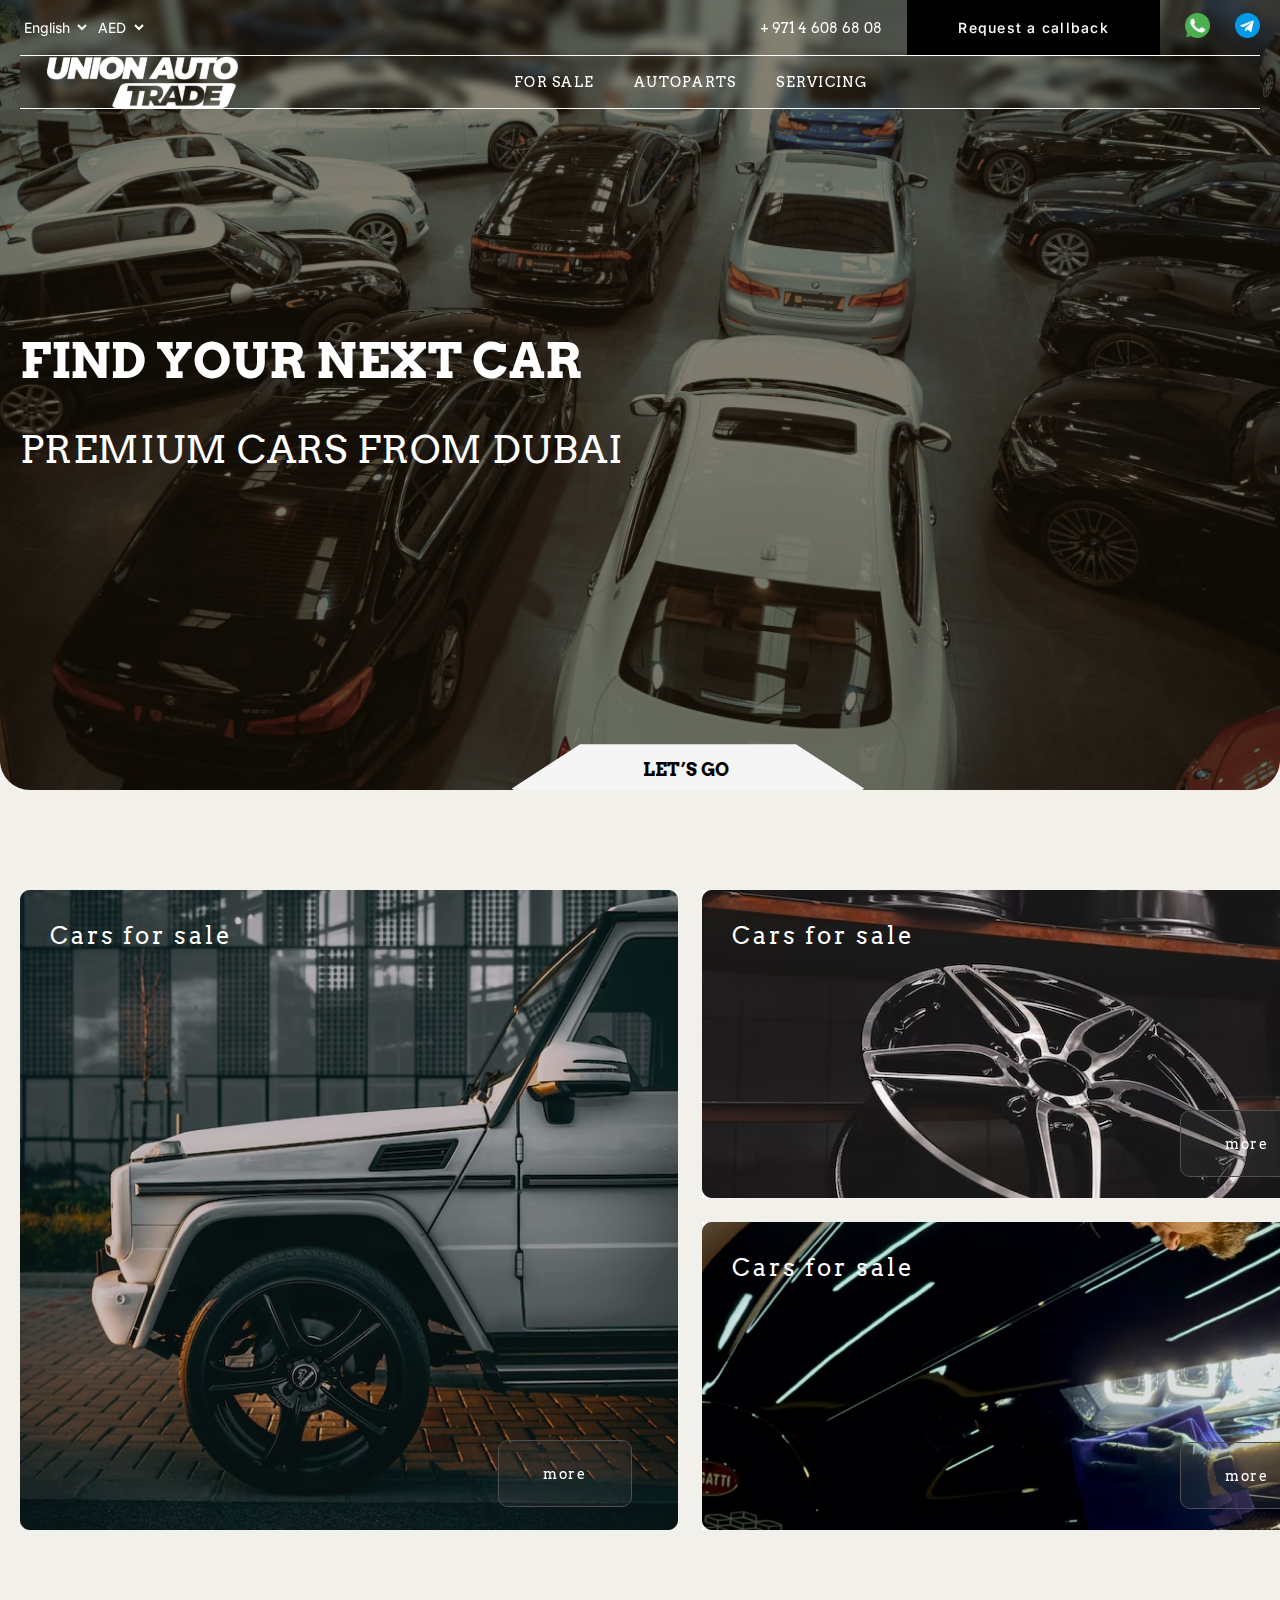
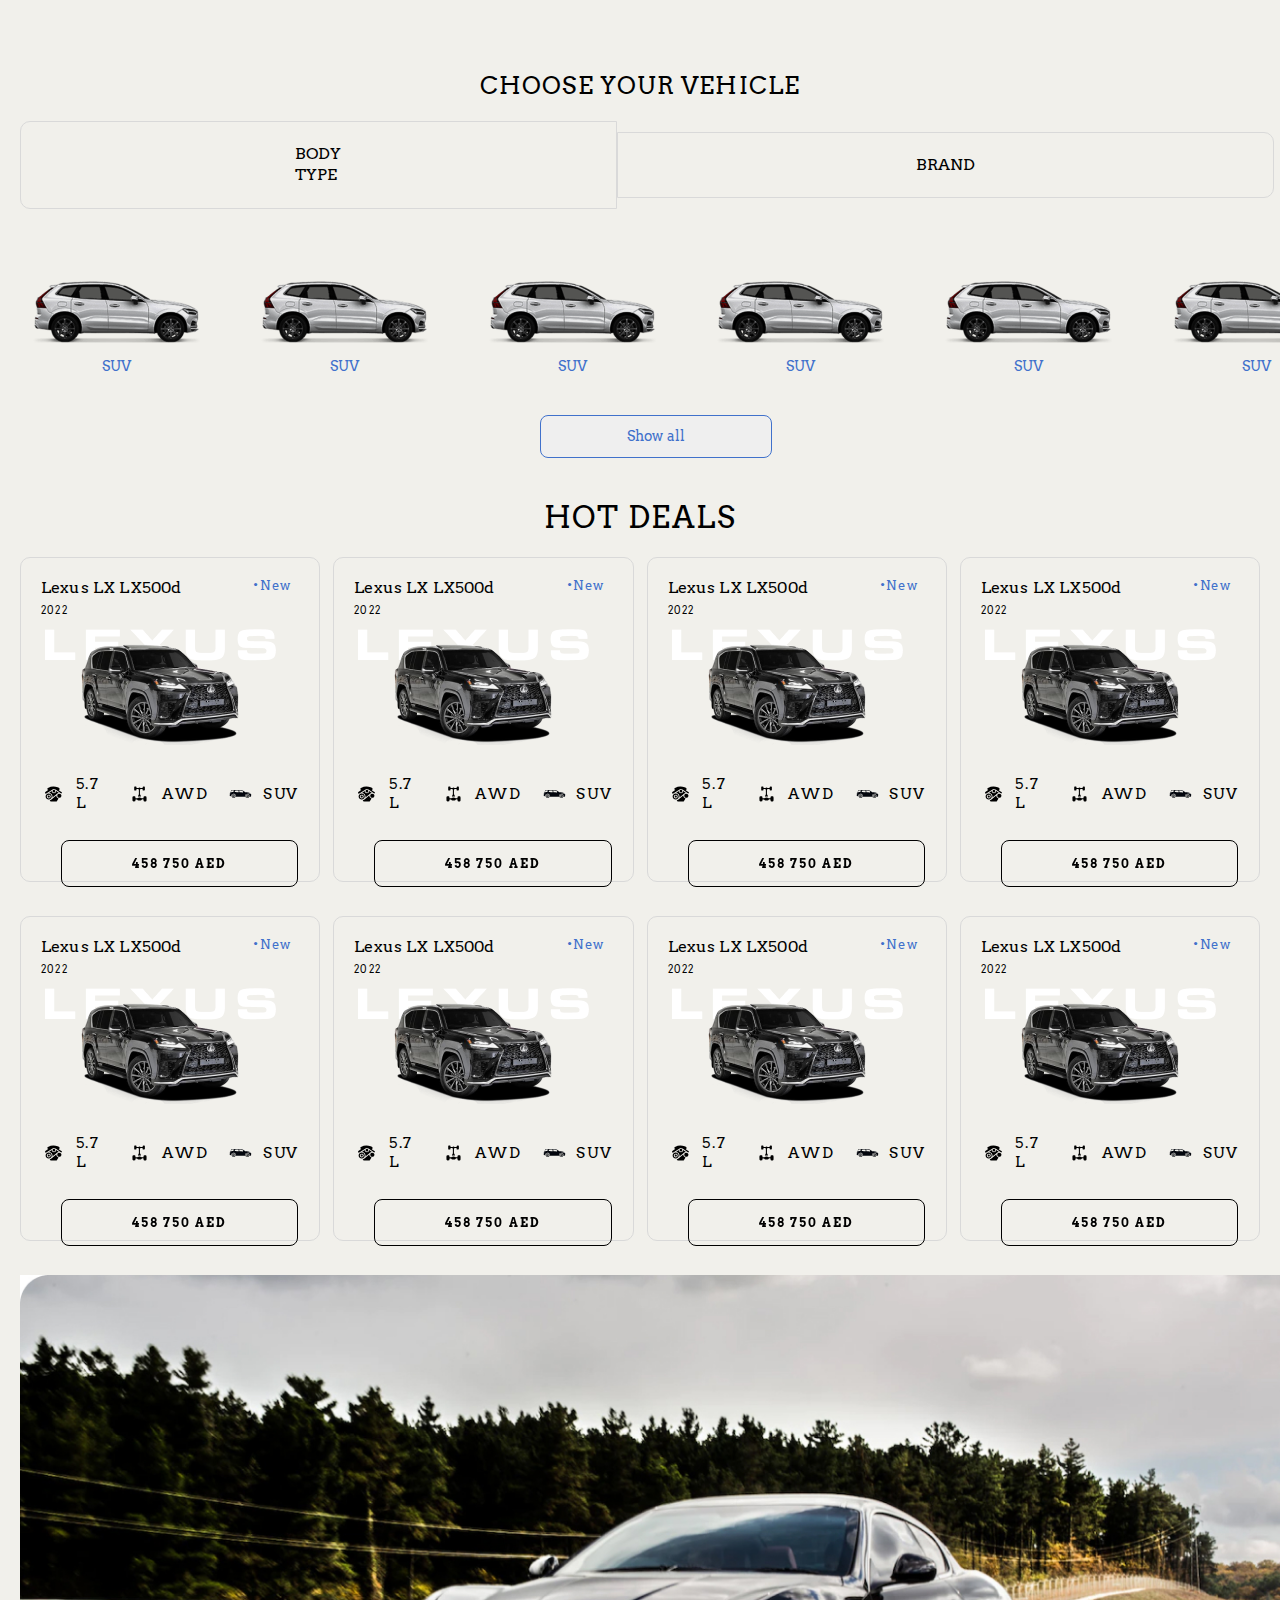
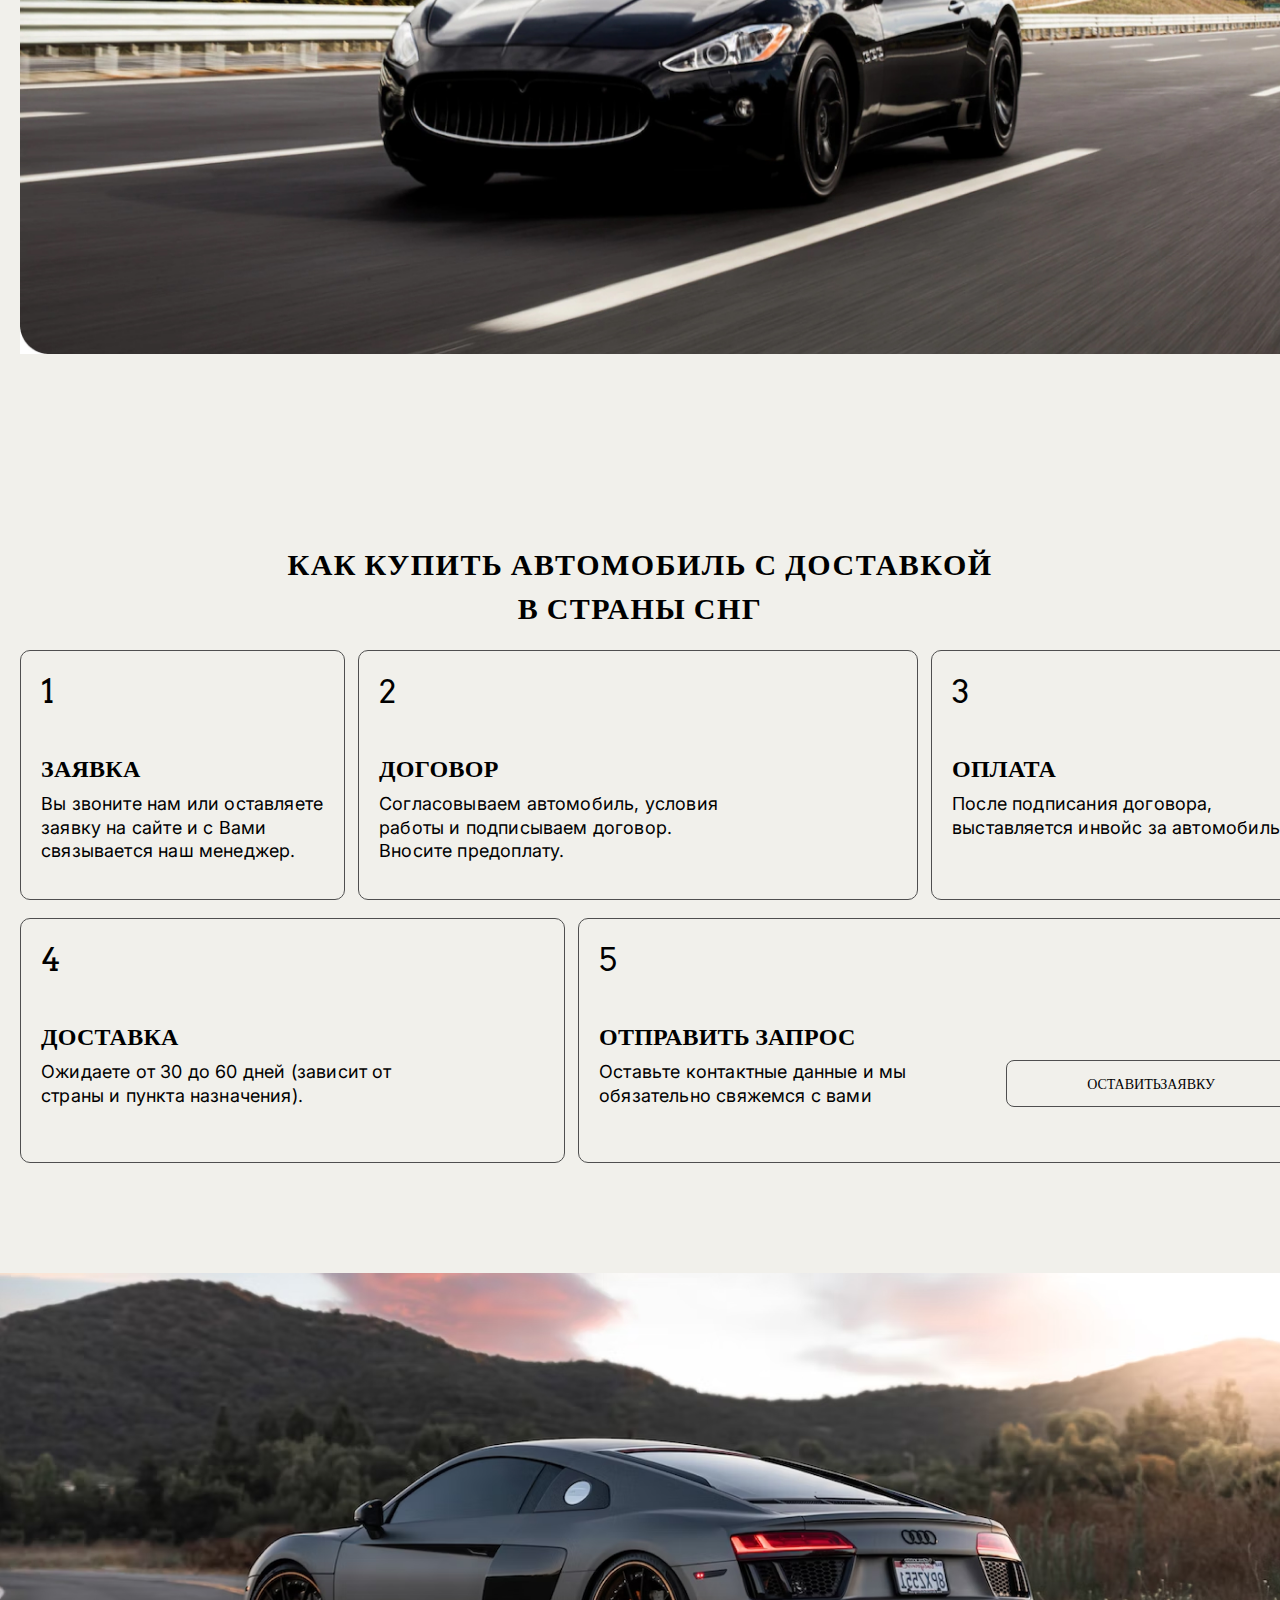
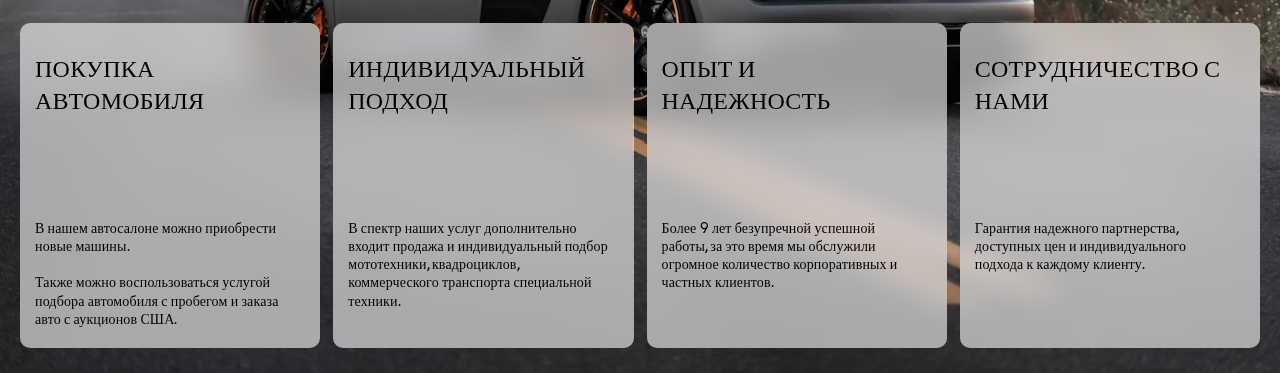
==== commit d9b74ab5: "lastt section end" ====
--- a/index.html
+++ b/index.html
@@ -13,7 +13,7 @@
     <link rel="preconnect" href="https://fonts.gstatic.com" crossorigin>
     <link href="https://fonts.googleapis.com/css2?family=Inter:wght@200;300;400;600&display=swap" rel="stylesheet">
   </head>
-<body style="background: #F5F5F5;">
+<body style="background: #F1F0EB;">
 
 
    <header>
@@ -387,6 +387,91 @@
               <a href="#">458 750 AED</a>
             </div>
           </div>
+
+          <img src="./assets/images/nimadur.jpg" class="nimadur" alt="nimadur">
+        </div>
+      </div>
+    </section>
+
+    <section class="buycar">
+      <div class="container">
+        <div class="wrapper">
+          <h1>Как купить автомобиль с доставкой <br> в страны СНГ</h1>
+
+          <div class="wrapper__gridt">
+            <div class="wrapper__gridt--item1">
+              <h2>1</h2>
+              <h3>ЗАЯВКА</h3>
+
+              <p>Вы звоните нам или оставляете заявку на сайте и с Вами связывается наш менеджер.</p>
+            </div>
+
+
+            <div class="wrapper__gridt--item2">
+              <h2>2</h2>
+              <h3>ДОГОВОР</h3>
+              <p>Согласовываем автомобиль, условия работы и подписываем договор. Вносите предоплату.</p>
+            </div>
+
+
+            <div class="wrapper__gridt--item3">
+              <h2>3</h2>
+              <h3>ОПЛАТА</h3>
+              <p>После подписания договора, выставляется инвойс за автомобиль.</p>
+            </div>
+
+
+          </div>
+          
+
+          <div class="wrapper__gridb">
+            <div class="wrapper__gridb--item-1">
+              <h2>4</h2>
+              <h3>ДОСТАВКА</h3>
+              <p>Ожидаете от 30 до 60 дней (зависит от страны и пункта назначения).</p>
+            </div>
+
+
+            <div class="wrapper__gridb--item-2">
+              <h2>5</h2>
+              <h3>ОТПРАВИТЬ ЗАПРОС</h3>
+              <div class="wrapper__gridb--item-2-p">
+                <p>Оставьте контактные данные и мы обязательно свяжемся с вами</p>
+                <a href="#">ОСТАВИТЬЗАЯВКУ</a>
+              </div>
+            </div>
+
+
+          </div>
+
+        </div>
+      </div>
+    </section>
+
+    <section class="audi">
+      <div class="container">
+        <div class="wrapper">
+          <div class="wrapper__card">
+            <h3>ПОКУПКА АВТОМОБИЛЯ</h3>
+            <p>В нашем автосалоне можно приобрести новые машины. <br>
+              <br>
+              Также можно воспользоваться услугой подбора автомобиля с пробегом и заказа авто с аукционов США.</p>
+          </div>
+
+          <div class="wrapper__card">
+            <h3>ИНДИВИДУАЛЬНЫЙ ПОДХОД</h3>
+            <p>В спектр наших услуг дополнительно входит продажа и индивидуальный подбор мототехники, квадроциклов, коммерческого транспорта специальной техники.</p>
+          </div>
+
+          <div class="wrapper__card">
+            <h3>ОПЫТ И НАДЕЖНОСТЬ</h3>
+            <p>Более 9 лет безупречной успешной работы, за это время мы обслужили огромное количество корпоративных и частных клиентов.</p>
+          </div>
+
+          <div class="wrapper__card">
+            <h3>СОТРУДНИЧЕСТВО С НАМИ</h3>
+            <p>Гарантия надежного партнерства, доступных цен и индивидуального подхода к каждому клиенту.</p>
+          </div>
         </div>
       </div>
     </section>
--- a/styles/style.min.css
+++ b/styles/style.min.css
@@ -1 +1 @@
-/*! normalize.css v8.0.1 | MIT License | github.com/necolas/normalize.css */@import"https://fonts.googleapis.com/css2?family=Arvo:wght@400;700&display=swap";html{line-height:1.15;-webkit-text-size-adjust:100%}body{margin:0}main{display:block}h1{font-size:2em;margin:.67em 0}hr{box-sizing:content-box;height:0;overflow:visible}pre{font-family:monospace,monospace;font-size:1em}a{background-color:rgba(0,0,0,0)}abbr[title]{border-bottom:none;text-decoration:underline;text-decoration:underline dotted}b,strong{font-weight:bolder}code,kbd,samp{font-family:monospace,monospace;font-size:1em}small{font-size:80%}sub,sup{font-size:75%;line-height:0;position:relative;vertical-align:baseline}sub{bottom:-0.25em}sup{top:-0.5em}img{border-style:none}button,input,optgroup,select,textarea{font-family:inherit;font-size:100%;line-height:1.15;margin:0}button,input{overflow:visible}button,select{text-transform:none}button,[type=button],[type=reset],[type=submit]{-webkit-appearance:button}button::-moz-focus-inner,[type=button]::-moz-focus-inner,[type=reset]::-moz-focus-inner,[type=submit]::-moz-focus-inner{border-style:none;padding:0}button:-moz-focusring,[type=button]:-moz-focusring,[type=reset]:-moz-focusring,[type=submit]:-moz-focusring{outline:1px dotted ButtonText}fieldset{padding:.35em .75em .625em}legend{box-sizing:border-box;color:inherit;display:table;max-width:100%;padding:0;white-space:normal}progress{vertical-align:baseline}textarea{overflow:auto}[type=checkbox],[type=radio]{box-sizing:border-box;padding:0}[type=number]::-webkit-inner-spin-button,[type=number]::-webkit-outer-spin-button{height:auto}[type=search]{-webkit-appearance:textfield;outline-offset:-2px}[type=search]::-webkit-search-decoration{-webkit-appearance:none}::-webkit-file-upload-button{-webkit-appearance:button;font:inherit}details{display:block}summary{display:list-item}template{display:none}[hidden]{display:none}*::after,*::before,*{margin:0;padding:0;box-sizing:border-box;scroll-behavior:smooth}.container{max-width:1340px;margin:0 auto;padding:0 20px}header{width:100%;position:fixed;top:0}header .nav{height:60px}header .nav__wrapper{backdrop-filter:blur(5px)}header .nav__wrapper--top{display:flex;align-items:center;justify-content:space-between}header .nav__wrapper--top-left select{background-color:rgba(255,255,255,0);font-family:"Inter",sans-serif;font-style:normal;font-weight:400;font-size:14px;line-height:130%;align-items:center;color:#fff;border:none}header .nav__wrapper--top-right{display:flex;align-items:center;gap:25px}header .nav__wrapper--top-right p{font-family:"Inter";font-style:normal;font-weight:500;font-size:14px;line-height:130%;display:flex;align-items:center;letter-spacing:.09em;color:#fff;padding:18.5px 51px;background:#000}header .nav__wrapper--top-right h3{font-family:"Arvo",serif;font-style:normal;font-weight:400;font-size:14px;line-height:130%;display:flex;align-items:center;letter-spacing:.02em;color:#fff;border:.3px solid #fff}header .nav__wrapper--down{border-top:1px solid #fff;border-bottom:1px solid #fff}header .nav__wrapper--down .wrapper{display:flex;align-items:center;gap:273px}header .nav__wrapper--down .wrapper__content{display:flex;text-align:center;align-items:center;gap:40px}header .nav__wrapper--down .wrapper__content p{font-family:"Arvo",serif;font-style:normal;font-weight:400;font-size:14px;line-height:130%;display:flex;align-items:center;letter-spacing:.09em;color:#fff}header .nav__wrapper--down .wrapper__content p:hover{cursor:pointer;border:.5px solid #fff}.vehicles{padding-top:140px}.vehicles .wrapper__h{display:flex;align-items:center;justify-content:center;margin-bottom:20px}.vehicles .wrapper__h h2{font-family:"Arvo",serif;font-style:normal;font-weight:400;font-size:24px;line-height:130%;display:flex;align-items:center;letter-spacing:.05em;text-transform:uppercase;color:#000}.vehicles .wrapper__type{display:flex;align-items:center}.vehicles .wrapper__type a:nth-child(1){padding:22px 274px;border:1px solid #d9d9d9;border-radius:10px 0px 0px 10px;text-decoration:none;color:#000}.vehicles .wrapper__type a:nth-child(1) p{font-family:"Arvo",serif;font-style:normal;font-weight:400;font-size:16px;line-height:130%;display:flex;align-items:center;letter-spacing:.01em;text-transform:uppercase}.vehicles .wrapper__type a:nth-child(1) p:hover{color:#d9d9d9}.vehicles .wrapper__type a:nth-child(1):hover{transition:all .7s ease;background:#4071cb;color:#d9d9d9}.vehicles .wrapper__type a:nth-child(2){padding:22px 298px;border:1px solid #d9d9d9;border-radius:0px 10px 10px 0px;text-decoration:none;color:#000}.vehicles .wrapper__type a:nth-child(2) p{font-family:"Arvo",serif;font-style:normal;font-weight:400;font-size:16px;line-height:130%;display:flex;align-items:center;letter-spacing:.01em;text-transform:uppercase}.vehicles .wrapper__type a:nth-child(2) p:hover{color:#d9d9d9}.vehicles .wrapper__type a:nth-child(2):hover{transition:all .7s ease;background:#4071cb;color:#d9d9d9}.vehicles .wrapper__cars{padding-top:62px;display:flex;align-items:center;gap:35px}.vehicles .wrapper__cars--div{text-align:center}.vehicles .wrapper__cars--div p{padding-top:10px;font-family:"Arvo",serif;font-style:normal;font-weight:400;font-size:14px;line-height:130%;letter-spacing:.01em;color:#4071cb}.vehicles .wrapper button{position:relative;left:520px;top:40px;font-family:"Arvo",serif;padding:11px 86px;border:1px solid #4071cb;border-radius:8px;font-style:normal;font-weight:400;font-size:14px;line-height:130%;display:flex;align-items:center;letter-spacing:.01em;color:#4071cb}.vehicles .wrapper button:hover{background:#4071cb;color:#f5f5f5;transition:all .5s ease-in}.hotdeals{padding-top:60px}.hotdeals .wrapper h1{text-align:center;font-family:"Arvo",serif;font-style:normal;font-weight:400;font-size:30px;line-height:130%;letter-spacing:.05em;color:#000}.hotdeals .wrapper__hot--list{display:flex;align-items:center;gap:13px;margin-bottom:34px}.hotdeals .wrapper__hot--list-item{width:325px;height:325px;background:#f1f0eb;border:1px solid #d9d9d9;border-radius:10px;padding:20px 20px}.hotdeals .wrapper__hot--list-item-top{display:flex;gap:72px}.hotdeals .wrapper__hot--list-item-top h2{font-family:"Arvo",serif;font-style:normal;font-weight:400;font-size:16px;line-height:130%;letter-spacing:.01em;color:#000}.hotdeals .wrapper__hot--list-item-top h2 span{font-family:"Arvo",serif;font-style:normal;font-weight:400;font-size:10px;line-height:130%;letter-spacing:.12em;color:#000}.hotdeals .wrapper__hot--list-item-top div{font-family:"Arvo",serif;font-style:normal;font-weight:400;font-size:13px;line-height:130%;letter-spacing:.12em;color:#4071cb}.hotdeals .wrapper__hot--list-item-bt1{display:flex;align-items:center;gap:20px;padding-top:25px;margin-bottom:40px}.hotdeals .wrapper__hot--list-item-bt1 div{display:flex;align-items:center;gap:9.5px}.hotdeals .wrapper__hot--list-item-bt1 div p{font-family:"Arvo",serif;font-style:normal;font-weight:400;font-size:15px;line-height:130%;display:flex;align-items:center;letter-spacing:.12em;color:#000;cursor:pointer}.hotdeals .wrapper__hot--list-item a{position:relative;left:20px;padding:15px 70px;border:1px solid #000;border-radius:8px;font-family:"Arvo",serif;font-style:normal;font-weight:700;font-size:12px;line-height:130%;letter-spacing:.17em;color:#000;text-decoration:none}.hotdeals .wrapper__hot--list-item a:hover{background:#4071cb;color:#f1f0eb;border:none;transition:all .5s ease-in-out}.about{background-image:url("../../assets/images/hr1.jpg");background-repeat:no-repeat;background-size:cover;background-position:center center;height:790px;padding-top:296px;border-radius:0px 0px 30px 30px;padding-bottom:366px}.about .wrapper h1{font-family:"Arvo",serif;font-style:normal;font-weight:700;font-size:49px;line-height:130%;display:flex;align-items:center;color:#fff}.about .wrapper h2{font-family:"Arvo",serif;font-style:normal;font-weight:400;font-size:39px;line-height:130%;display:flex;align-items:center;letter-spacing:.01em;color:#fff}.about .wrapper__div{clip-path:polygon(20% 10%, 80% 10%, 100% 100%, 0% 100%);background:#f5f5f5;position:relative;padding:19px 120px 10px 135px;top:263px;left:488px;width:360px;height:52px;border-radius:10px 10px 10px 10px}.about .wrapper__div h2{font-family:"Arvo",serif;font-style:normal;font-weight:700;font-size:18px;line-height:130%;display:flex;align-items:center;color:#000}.types{padding-top:100px}.types .wrapper__grid{display:grid;grid-template-rows:1fr 1fr;grid-template-columns:1fr 1fr 1fr 1fr 1fr;gap:24px;height:100%}.types .wrapper__grid--item1{width:658px;height:640px;background-image:url("../../assets/images/hr1_1.png");grid-row-start:1;grid-column-start:1;grid-row-end:3;grid-column-end:2}.types .wrapper__grid--item1 p{padding:30px 349px 579px 30px;font-family:"Arvo",serif;font-style:normal;font-weight:400;font-size:24px;line-height:130%;display:flex;align-items:center;letter-spacing:.12em;color:#fff}.types .wrapper__grid--item1 button{position:relative;left:478px;top:-90px;background:rgba(79,79,79,.2);border:1px solid #4f4f4f;border-radius:10px;padding:23.5px 44px;font-family:"Arvo",serif;font-style:normal;font-weight:400;font-size:14px;line-height:130%;display:flex;align-items:center;letter-spacing:.12em;color:#fff}.types .wrapper__grid--item1 button:hover{background:rgba(146,141,141,.5)}.types .wrapper__grid--item2{width:658px;height:308px;background-image:url("../../assets/images/hr1_2.png");grid-row-start:1;grid-column-start:2;grid-row-end:2;grid-column-end:3}.types .wrapper__grid--item2 p{padding:30px 349px 579px 30px;font-family:"Arvo",serif;font-style:normal;font-weight:400;font-size:24px;line-height:130%;display:flex;align-items:center;letter-spacing:.12em;color:#fff}.types .wrapper__grid--item2 button{position:relative;left:478px;top:-420px;background:rgba(79,79,79,.2);border:1px solid #4f4f4f;border-radius:10px;padding:23.5px 44px;font-family:"Arvo",serif;font-style:normal;font-weight:400;font-size:14px;line-height:130%;display:flex;align-items:center;letter-spacing:.12em;color:#fff}.types .wrapper__grid--item2 button:hover{background:rgba(146,141,141,.5)}.types .wrapper__grid--item3{width:658px;height:308px;background-image:url("../../assets/images/hr1_3.png");grid-row-start:2;grid-column-start:2;grid-row-end:3;grid-column-end:3}.types .wrapper__grid--item3 p{padding:30px 349px 579px 30px;font-family:"Arvo",serif;font-style:normal;font-weight:400;font-size:24px;line-height:130%;display:flex;align-items:center;letter-spacing:.12em;color:#fff}.types .wrapper__grid--item3 button{position:relative;left:478px;top:-420px;background:rgba(79,79,79,.2);border:1px solid #4f4f4f;border-radius:10px;padding:23.5px 44px;font-family:"Arvo",serif;font-style:normal;font-weight:400;font-size:14px;line-height:130%;display:flex;align-items:center;letter-spacing:.12em;color:#fff}.types .wrapper__grid--item3 button:hover{background:rgba(146,141,141,.5)}footer{width:100%;height:auto}/*# sourceMappingURL=style.min.css.map */+/*! normalize.css v8.0.1 | MIT License | github.com/necolas/normalize.css */@import"https://fonts.googleapis.com/css2?family=Arvo:wght@400;700&display=swap";html{line-height:1.15;-webkit-text-size-adjust:100%}body{margin:0}main{display:block}h1{font-size:2em;margin:.67em 0}hr{box-sizing:content-box;height:0;overflow:visible}pre{font-family:monospace,monospace;font-size:1em}a{background-color:rgba(0,0,0,0)}abbr[title]{border-bottom:none;text-decoration:underline;text-decoration:underline dotted}b,strong{font-weight:bolder}code,kbd,samp{font-family:monospace,monospace;font-size:1em}small{font-size:80%}sub,sup{font-size:75%;line-height:0;position:relative;vertical-align:baseline}sub{bottom:-0.25em}sup{top:-0.5em}img{border-style:none}button,input,optgroup,select,textarea{font-family:inherit;font-size:100%;line-height:1.15;margin:0}button,input{overflow:visible}button,select{text-transform:none}button,[type=button],[type=reset],[type=submit]{-webkit-appearance:button}button::-moz-focus-inner,[type=button]::-moz-focus-inner,[type=reset]::-moz-focus-inner,[type=submit]::-moz-focus-inner{border-style:none;padding:0}button:-moz-focusring,[type=button]:-moz-focusring,[type=reset]:-moz-focusring,[type=submit]:-moz-focusring{outline:1px dotted ButtonText}fieldset{padding:.35em .75em .625em}legend{box-sizing:border-box;color:inherit;display:table;max-width:100%;padding:0;white-space:normal}progress{vertical-align:baseline}textarea{overflow:auto}[type=checkbox],[type=radio]{box-sizing:border-box;padding:0}[type=number]::-webkit-inner-spin-button,[type=number]::-webkit-outer-spin-button{height:auto}[type=search]{-webkit-appearance:textfield;outline-offset:-2px}[type=search]::-webkit-search-decoration{-webkit-appearance:none}::-webkit-file-upload-button{-webkit-appearance:button;font:inherit}details{display:block}summary{display:list-item}template{display:none}[hidden]{display:none}*::after,*::before,*{margin:0;padding:0;box-sizing:border-box;scroll-behavior:smooth}.container{max-width:1340px;margin:0 auto;padding:0 20px}header{width:100%;position:fixed;top:0}header .nav{height:60px}header .nav__wrapper{backdrop-filter:blur(5px)}header .nav__wrapper--top{display:flex;align-items:center;justify-content:space-between}header .nav__wrapper--top-left select{background-color:rgba(255,255,255,0);font-family:"Inter",sans-serif;font-style:normal;font-weight:400;font-size:14px;line-height:130%;align-items:center;color:#fff;border:none}header .nav__wrapper--top-right{display:flex;align-items:center;gap:25px}header .nav__wrapper--top-right p{font-family:"Inter";font-style:normal;font-weight:500;font-size:14px;line-height:130%;display:flex;align-items:center;letter-spacing:.09em;color:#fff;padding:18.5px 51px;background:#000}header .nav__wrapper--top-right h3{font-family:"Arvo",serif;font-style:normal;font-weight:400;font-size:14px;line-height:130%;display:flex;align-items:center;letter-spacing:.02em;color:#fff}header .nav__wrapper--down{border-top:1px solid #fff;border-bottom:1px solid #fff}header .nav__wrapper--down .wrapper{display:flex;align-items:center;gap:273px}header .nav__wrapper--down .wrapper__content{display:flex;text-align:center;align-items:center;gap:40px}header .nav__wrapper--down .wrapper__content p{font-family:"Arvo",serif;font-style:normal;font-weight:400;font-size:14px;line-height:130%;display:flex;align-items:center;letter-spacing:.09em;color:#fff}header .nav__wrapper--down .wrapper__content p:hover{cursor:pointer;border:.5px solid #fff}.vehicles{padding-top:140px}.vehicles .wrapper__h{display:flex;align-items:center;justify-content:center;margin-bottom:20px}.vehicles .wrapper__h h2{font-family:"Arvo",serif;font-style:normal;font-weight:400;font-size:24px;line-height:130%;display:flex;align-items:center;letter-spacing:.05em;text-transform:uppercase;color:#000}.vehicles .wrapper__type{display:flex;align-items:center}.vehicles .wrapper__type a:nth-child(1){padding:22px 274px;border:1px solid #d9d9d9;border-radius:10px 0px 0px 10px;text-decoration:none;color:#000}.vehicles .wrapper__type a:nth-child(1) p{font-family:"Arvo",serif;font-style:normal;font-weight:400;font-size:16px;line-height:130%;display:flex;align-items:center;letter-spacing:.01em;text-transform:uppercase}.vehicles .wrapper__type a:nth-child(1) p:hover{color:#d9d9d9}.vehicles .wrapper__type a:nth-child(1):hover{transition:all .7s ease;background:#4071cb;color:#d9d9d9}.vehicles .wrapper__type a:nth-child(2){padding:22px 298px;border:1px solid #d9d9d9;border-radius:0px 10px 10px 0px;text-decoration:none;color:#000}.vehicles .wrapper__type a:nth-child(2) p{font-family:"Arvo",serif;font-style:normal;font-weight:400;font-size:16px;line-height:130%;display:flex;align-items:center;letter-spacing:.01em;text-transform:uppercase}.vehicles .wrapper__type a:nth-child(2) p:hover{color:#d9d9d9}.vehicles .wrapper__type a:nth-child(2):hover{transition:all .7s ease;background:#4071cb;color:#d9d9d9}.vehicles .wrapper__cars{padding-top:62px;display:flex;align-items:center;gap:35px}.vehicles .wrapper__cars--div{text-align:center}.vehicles .wrapper__cars--div p{padding-top:10px;font-family:"Arvo",serif;font-style:normal;font-weight:400;font-size:14px;line-height:130%;letter-spacing:.01em;color:#4071cb}.vehicles .wrapper button{position:relative;left:520px;top:40px;font-family:"Arvo",serif;padding:11px 86px;border:1px solid #4071cb;border-radius:8px;font-style:normal;font-weight:400;font-size:14px;line-height:130%;display:flex;align-items:center;letter-spacing:.01em;color:#4071cb}.vehicles .wrapper button:hover{background:#4071cb;color:#f5f5f5;transition:all .5s ease-in}.hotdeals{padding-top:60px}.hotdeals .wrapper h1{text-align:center;font-family:"Arvo",serif;font-style:normal;font-weight:400;font-size:30px;line-height:130%;letter-spacing:.05em;color:#000}.hotdeals .wrapper__hot--list{display:flex;align-items:center;gap:13px;margin-bottom:34px}.hotdeals .wrapper__hot--list-item{width:325px;height:325px;background:#f1f0eb;border:1px solid #d9d9d9;border-radius:10px;padding:20px 20px}.hotdeals .wrapper__hot--list-item-top{display:flex;gap:72px}.hotdeals .wrapper__hot--list-item-top h2{font-family:"Arvo",serif;font-style:normal;font-weight:400;font-size:16px;line-height:130%;letter-spacing:.01em;color:#000}.hotdeals .wrapper__hot--list-item-top h2 span{font-family:"Arvo",serif;font-style:normal;font-weight:400;font-size:10px;line-height:130%;letter-spacing:.12em;color:#000}.hotdeals .wrapper__hot--list-item-top div{font-family:"Arvo",serif;font-style:normal;font-weight:400;font-size:13px;line-height:130%;letter-spacing:.12em;color:#4071cb}.hotdeals .wrapper__hot--list-item-bt1{display:flex;align-items:center;gap:20px;padding-top:25px;margin-bottom:40px}.hotdeals .wrapper__hot--list-item-bt1 div{display:flex;align-items:center;gap:9.5px}.hotdeals .wrapper__hot--list-item-bt1 div p{font-family:"Arvo",serif;font-style:normal;font-weight:400;font-size:15px;line-height:130%;display:flex;align-items:center;letter-spacing:.12em;color:#000;cursor:pointer}.hotdeals .wrapper__hot--list-item a{position:relative;left:20px;padding:15px 70px;border:1px solid #000;border-radius:8px;font-family:"Arvo",serif;font-style:normal;font-weight:700;font-size:12px;line-height:130%;letter-spacing:.17em;color:#000;text-decoration:none}.hotdeals .wrapper__hot--list-item a:hover{background:#4071cb;color:#f1f0eb;border:none;transition:all .5s ease-in-out}.hotdeals .wrapper .nimadur{width:1300px}.buycar{padding-top:165px;margin-bottom:110px}.buycar .wrapper h1{font-family:"Arvo",serif;text-align:center;font-style:normal;font-weight:700;font-size:30px;line-height:145%;letter-spacing:.05em;text-transform:uppercase;color:#000}.buycar .wrapper__gridt{display:grid;grid-template-rows:1fr;grid-template-columns:1fr 1fr 1fr 1fr;gap:13px;height:100%;margin-bottom:18px}.buycar .wrapper__gridt--item1{font-family:"Arvo",serif;width:325px;height:250px;background:#f1f0eb;grid-row-start:1;grid-column-start:1;grid-row-end:2;grid-column-end:2;border:1px solid #4f4f4f;border-radius:10px;padding:20px 6px 40px 20px}.buycar .wrapper__gridt--item1 h2{font-style:normal;font-weight:400;font-size:32px;line-height:130%;letter-spacing:.01em;color:#000;margin-bottom:40px}.buycar .wrapper__gridt--item1 h3{margin-bottom:8px;font-style:normal;font-weight:700;font-size:24px;line-height:130%;letter-spacing:.01em;color:#000}.buycar .wrapper__gridt--item1 p{font-family:"Inter";font-style:normal;font-weight:400;font-size:18px;line-height:130%;letter-spacing:.01em;color:#000}.buycar .wrapper__gridt--item2{font-family:"Arvo",serif;width:560px;height:250px;background:#f1f0eb;grid-row-start:1;grid-column-start:2;grid-row-end:2;grid-column-end:4;border:1px solid #4f4f4f;border-radius:10px;padding:20px 175px 40px 20px}.buycar .wrapper__gridt--item2 h2{font-style:normal;font-weight:400;font-size:32px;line-height:130%;letter-spacing:.01em;color:#000;margin-bottom:40px}.buycar .wrapper__gridt--item2 h3{margin-bottom:8px;font-style:normal;font-weight:700;font-size:24px;line-height:130%;letter-spacing:.01em;color:#000}.buycar .wrapper__gridt--item2 p{font-family:"Inter";font-style:normal;font-weight:400;font-size:18px;line-height:130%;letter-spacing:.01em;color:#000}.buycar .wrapper__gridt--item3{font-family:"Arvo",serif;width:428px;height:250px;background:#f1f0eb;grid-row-start:1;grid-column-start:4;grid-row-end:2;grid-column-end:5;border:1px solid #4f4f4f;border-radius:10px;padding:20px 32px 63px 20px}.buycar .wrapper__gridt--item3 h2{font-style:normal;font-weight:400;font-size:32px;line-height:130%;letter-spacing:.01em;color:#000;margin-bottom:40px}.buycar .wrapper__gridt--item3 h3{margin-bottom:8px;font-style:normal;font-weight:700;font-size:24px;line-height:130%;letter-spacing:.01em;color:#000}.buycar .wrapper__gridt--item3 p{font-family:"Inter";font-style:normal;font-weight:400;font-size:18px;line-height:130%;letter-spacing:.01em;color:#000}.buycar .wrapper__gridb{display:grid;grid-template-rows:1fr;grid-template-columns:1fr 1fr 1fr 1fr;gap:13px;height:100%}.buycar .wrapper__gridb--item-1{font-family:"Arvo",serif;width:545px;height:245px;background:#f1f0eb;grid-row-start:1;grid-column-start:1;grid-row-end:2;grid-column-end:2;border:1px solid #4f4f4f;border-radius:10px;padding:20px 116px 59px 20px}.buycar .wrapper__gridb--item-1 h2{font-style:normal;font-weight:400;font-size:32px;line-height:130%;letter-spacing:.01em;color:#000;margin-bottom:40px}.buycar .wrapper__gridb--item-1 h3{margin-bottom:8px;font-style:normal;font-weight:700;font-size:24px;line-height:130%;letter-spacing:.01em;color:#000}.buycar .wrapper__gridb--item-1 p{font-family:"Inter";font-style:normal;font-weight:400;font-size:18px;line-height:130%;letter-spacing:.01em;color:#000}.buycar .wrapper__gridb--item-2{font-family:"Arvo",serif;width:781px;height:245px;background:#f1f0eb;grid-row-start:1;grid-column-start:2;grid-row-end:2;grid-column-end:5;border:1px solid #4f4f4f;border-radius:10px;padding:20px 62px 59px 20px}.buycar .wrapper__gridb--item-2 h2{font-style:normal;font-weight:400;font-size:32px;line-height:130%;letter-spacing:.01em;color:#000;margin-bottom:40px}.buycar .wrapper__gridb--item-2 h3{margin-bottom:8px;font-style:normal;font-weight:700;font-size:24px;line-height:130%;letter-spacing:.01em;color:#000}.buycar .wrapper__gridb--item-2-p{display:flex;align-items:center;gap:87px}.buycar .wrapper__gridb--item-2-p p{font-family:"Inter";font-style:normal;font-weight:400;font-size:18px;line-height:130%;letter-spacing:.01em;color:#000}.buycar .wrapper__gridb--item-2-p a{font-style:normal;font-weight:400;font-size:14px;line-height:130%;color:#010101;text-decoration:none;border:1px solid #4f4f4f;border-radius:8px;padding:13.5px 80px}.buycar .wrapper__gridb--item-2-p a:hover{background:#f5f5f5;transition:all .3s ease-in-out}.audi{background-image:url("../../assets/images/nimadur 2.png");height:700px;background-repeat:no-repeat;background-size:cover;background-position:center center}.audi .wrapper{font-family:"Arvo",serif;display:flex;gap:13px}.audi .wrapper__card{width:315px;height:325px;padding:30px 24px 30px 15px;background:rgba(255,255,255,.6);backdrop-filter:blur(14.5px);position:relative;top:350px;border-radius:10px}.audi .wrapper__card h3{font-style:normal;font-weight:400;font-size:24px;line-height:130%;letter-spacing:.01em;color:#000;margin-bottom:103px}.audi .wrapper__card p{font-style:normal;font-weight:400;font-size:14px;line-height:130%;letter-spacing:.01em;color:#000}.about{background-image:url("../../assets/images/hr1.jpg");background-repeat:no-repeat;background-size:cover;background-position:center center;height:790px;padding-top:296px;border-radius:0px 0px 30px 30px;padding-bottom:366px}.about .wrapper h1{font-family:"Arvo",serif;font-style:normal;font-weight:700;font-size:49px;line-height:130%;display:flex;align-items:center;color:#fff}.about .wrapper h2{font-family:"Arvo",serif;font-style:normal;font-weight:400;font-size:39px;line-height:130%;display:flex;align-items:center;letter-spacing:.01em;color:#fff}.about .wrapper__div{clip-path:polygon(20% 10%, 80% 10%, 100% 100%, 0% 100%);background:#f5f5f5;position:relative;padding:19px 120px 10px 135px;top:263px;left:488px;width:360px;height:52px;border-radius:10px 10px 10px 10px}.about .wrapper__div h2{font-family:"Arvo",serif;font-style:normal;font-weight:700;font-size:18px;line-height:130%;display:flex;align-items:center;color:#000}.types{padding-top:100px}.types .wrapper__grid{display:grid;grid-template-rows:1fr 1fr;grid-template-columns:1fr 1fr 1fr 1fr 1fr;gap:24px;height:100%}.types .wrapper__grid--item1{width:658px;height:640px;background-image:url("../../assets/images/hr1_1.png");grid-row-start:1;grid-column-start:1;grid-row-end:3;grid-column-end:2}.types .wrapper__grid--item1 p{padding:30px 349px 579px 30px;font-family:"Arvo",serif;font-style:normal;font-weight:400;font-size:24px;line-height:130%;display:flex;align-items:center;letter-spacing:.12em;color:#fff}.types .wrapper__grid--item1 button{position:relative;left:478px;top:-90px;background:rgba(79,79,79,.2);border:1px solid #4f4f4f;border-radius:10px;padding:23.5px 44px;font-family:"Arvo",serif;font-style:normal;font-weight:400;font-size:14px;line-height:130%;display:flex;align-items:center;letter-spacing:.12em;color:#fff}.types .wrapper__grid--item1 button:hover{background:rgba(146,141,141,.5)}.types .wrapper__grid--item2{width:658px;height:308px;background-image:url("../../assets/images/hr1_2.png");grid-row-start:1;grid-column-start:2;grid-row-end:2;grid-column-end:3}.types .wrapper__grid--item2 p{padding:30px 349px 579px 30px;font-family:"Arvo",serif;font-style:normal;font-weight:400;font-size:24px;line-height:130%;display:flex;align-items:center;letter-spacing:.12em;color:#fff}.types .wrapper__grid--item2 button{position:relative;left:478px;top:-420px;background:rgba(79,79,79,.2);border:1px solid #4f4f4f;border-radius:10px;padding:23.5px 44px;font-family:"Arvo",serif;font-style:normal;font-weight:400;font-size:14px;line-height:130%;display:flex;align-items:center;letter-spacing:.12em;color:#fff}.types .wrapper__grid--item2 button:hover{background:rgba(146,141,141,.5)}.types .wrapper__grid--item3{width:658px;height:308px;background-image:url("../../assets/images/hr1_3.png");grid-row-start:2;grid-column-start:2;grid-row-end:3;grid-column-end:3}.types .wrapper__grid--item3 p{padding:30px 349px 579px 30px;font-family:"Arvo",serif;font-style:normal;font-weight:400;font-size:24px;line-height:130%;display:flex;align-items:center;letter-spacing:.12em;color:#fff}.types .wrapper__grid--item3 button{position:relative;left:478px;top:-420px;background:rgba(79,79,79,.2);border:1px solid #4f4f4f;border-radius:10px;padding:23.5px 44px;font-family:"Arvo",serif;font-style:normal;font-weight:400;font-size:14px;line-height:130%;display:flex;align-items:center;letter-spacing:.12em;color:#fff}.types .wrapper__grid--item3 button:hover{background:rgba(146,141,141,.5)}footer{width:100%;height:auto}/*# sourceMappingURL=style.min.css.map */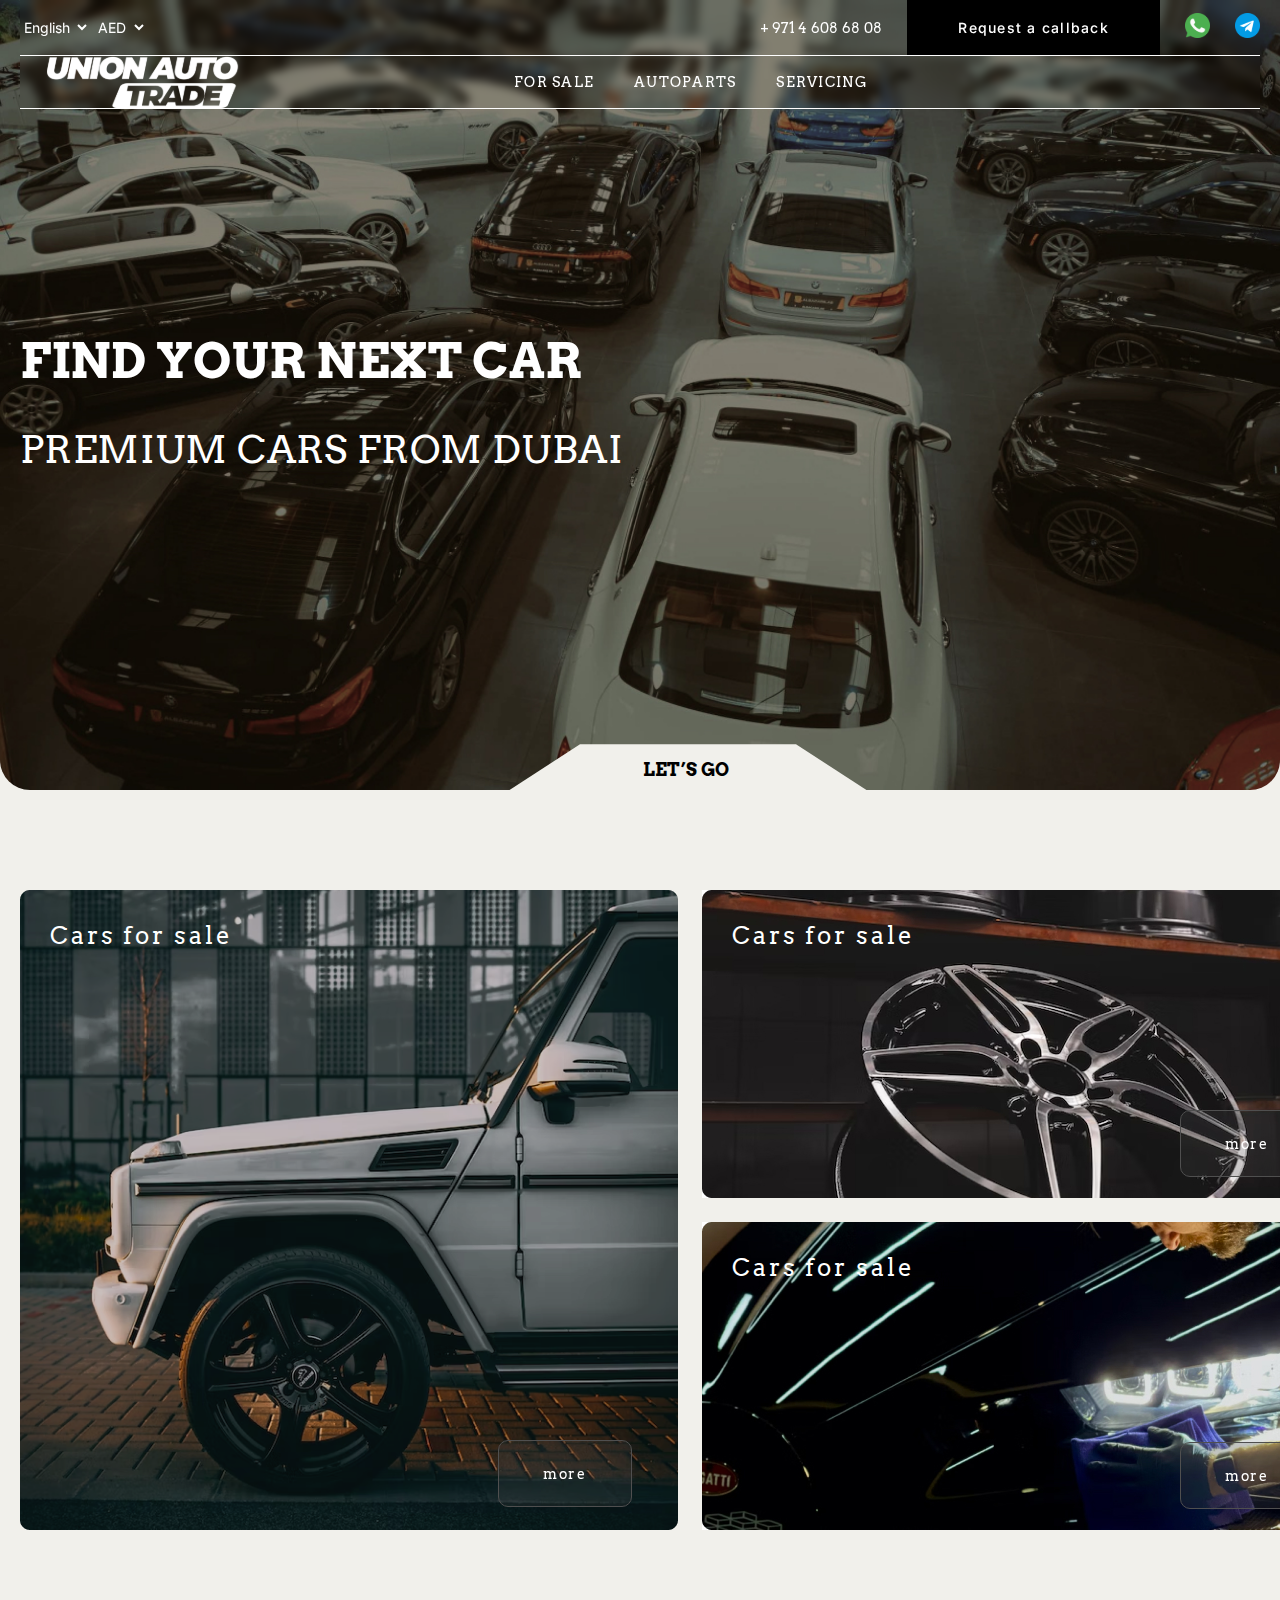
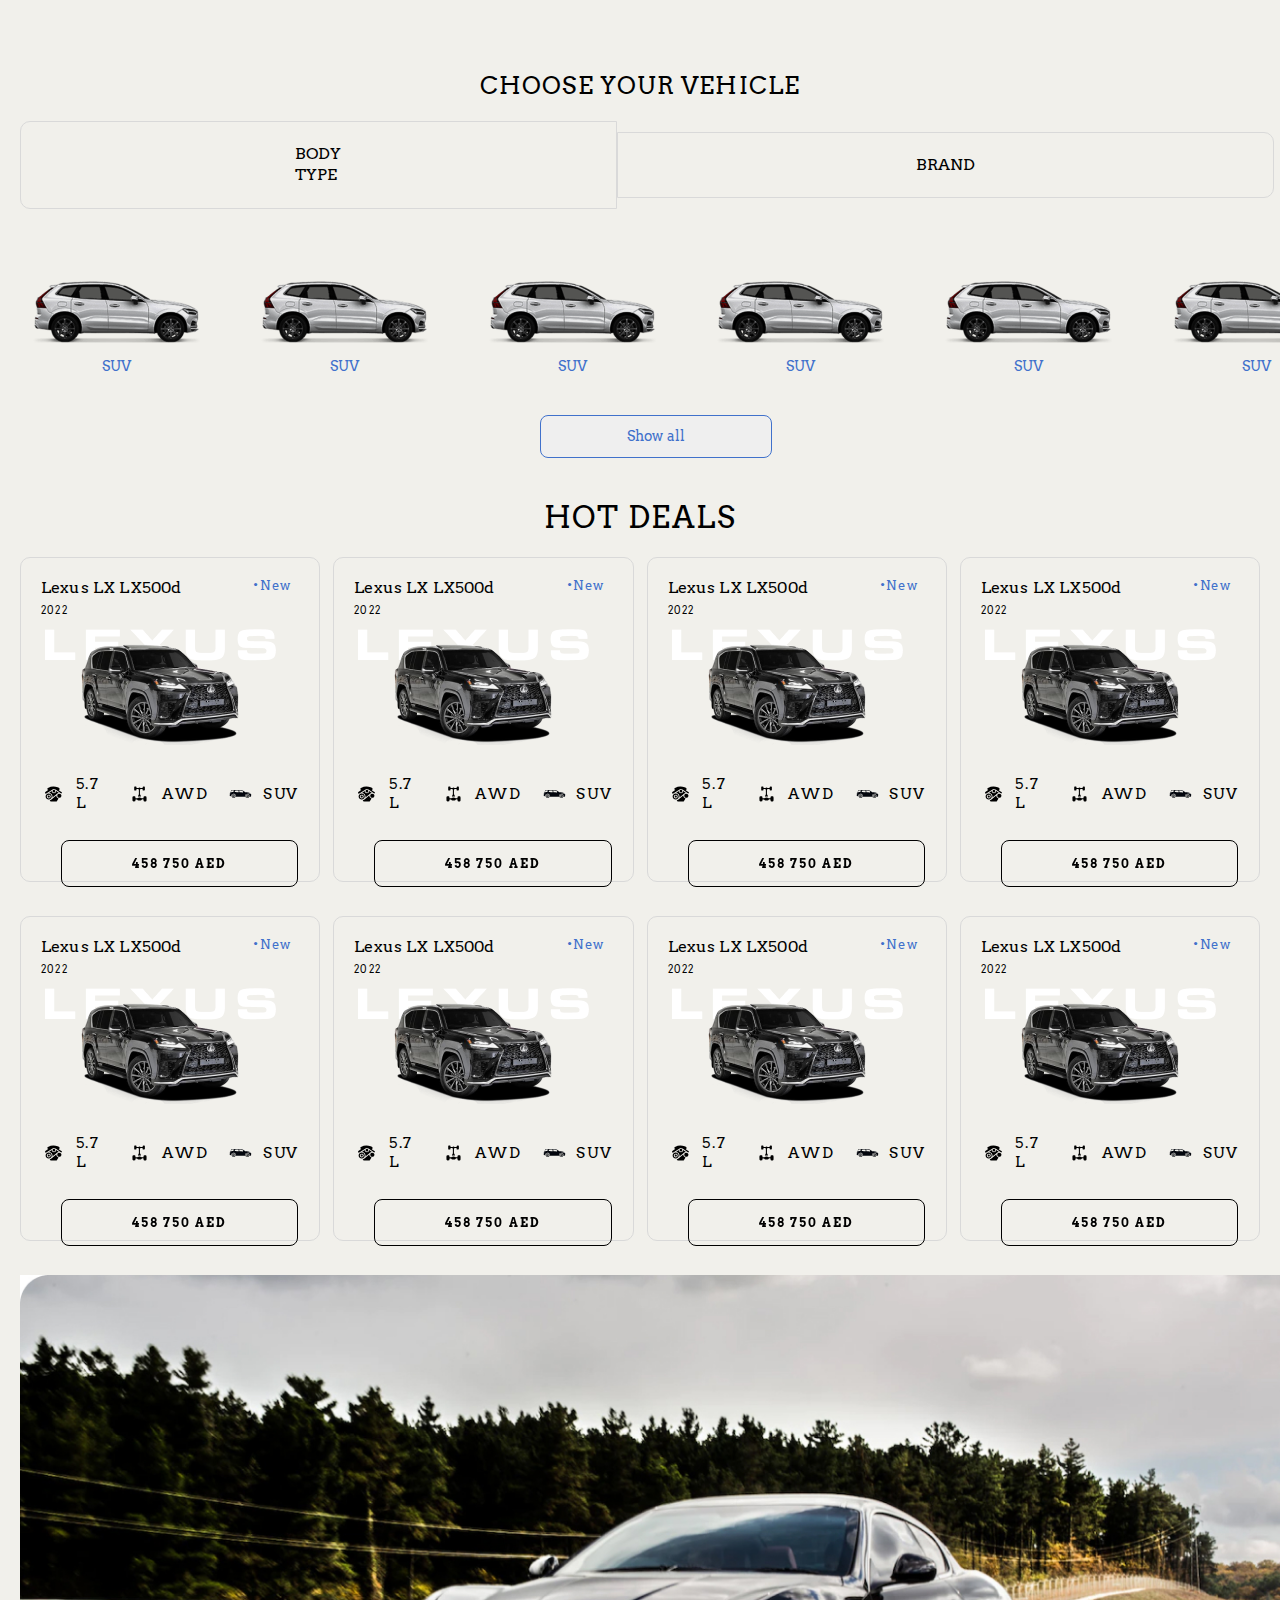
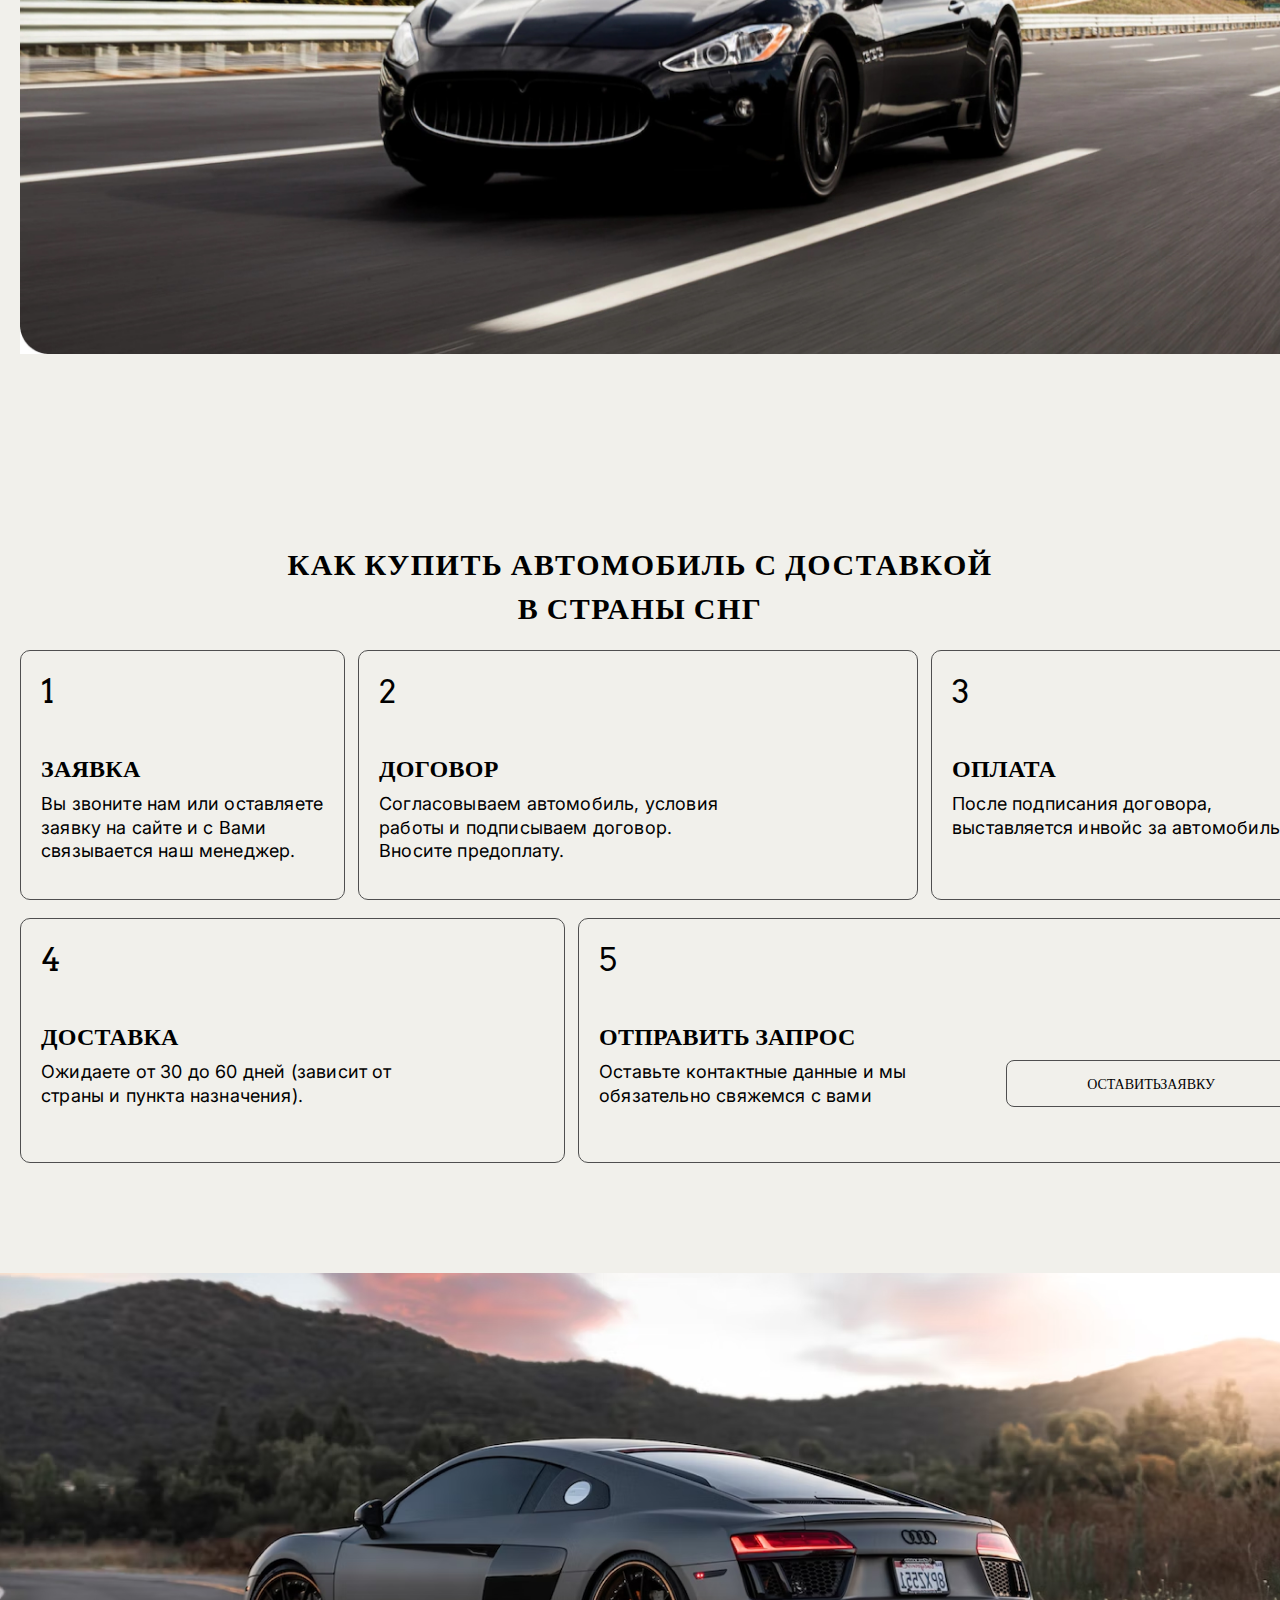
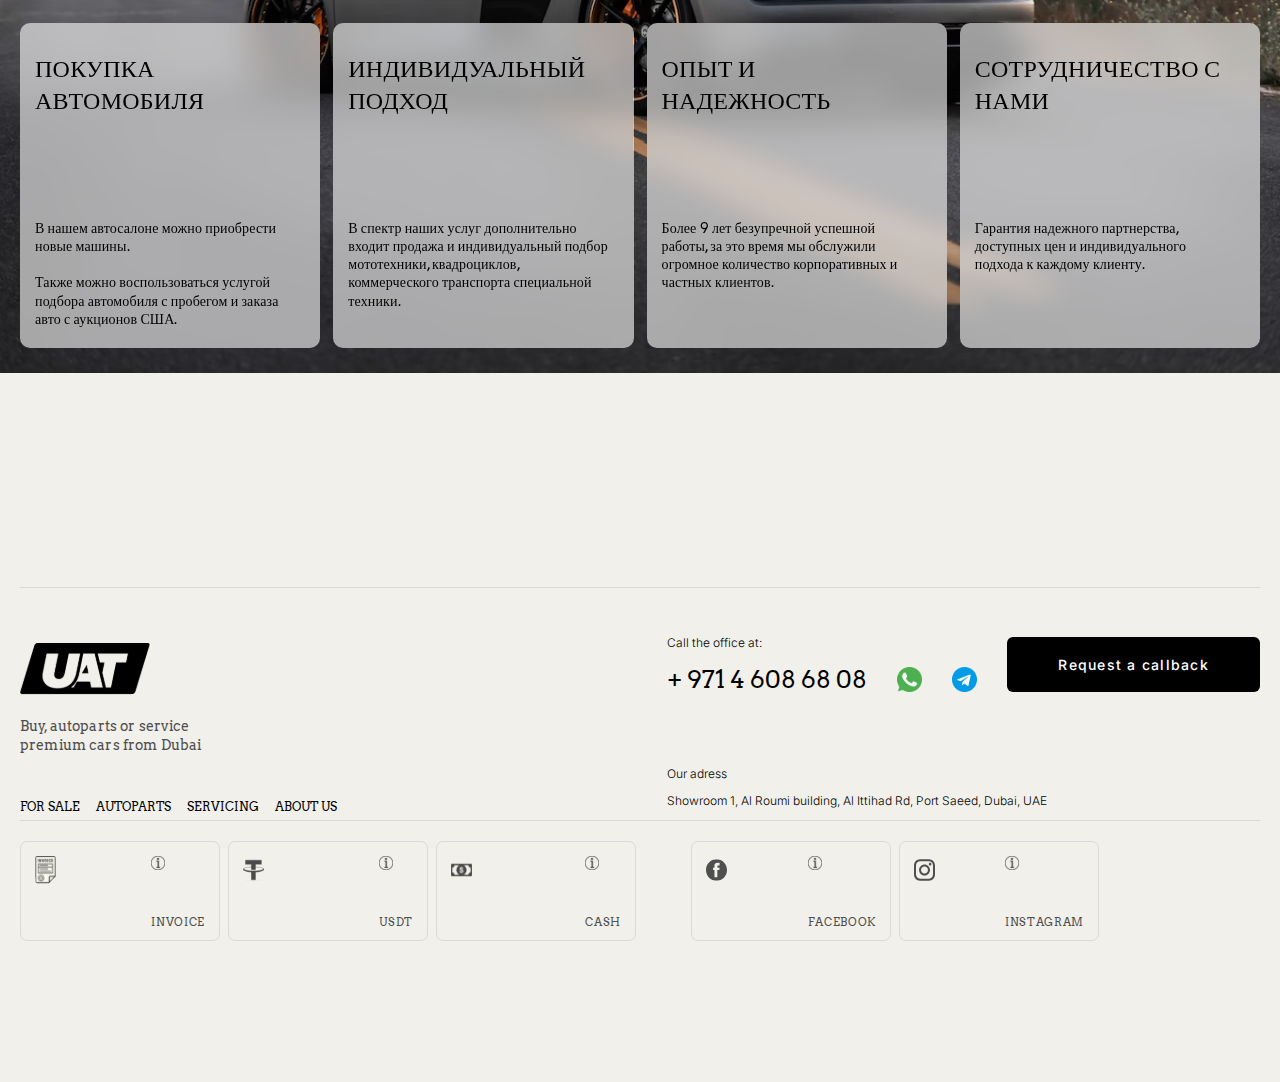
==== commit 44042bbd: "header end" ====
--- a/index.html
+++ b/index.html
@@ -477,6 +477,96 @@
     </section>
 
    </main>
+
+   <footer>
+    <div class="container">
+      <div class="wrapper">
+        <div class="wrapper__first">
+          <div class="wrapper__first--left">
+            <img src="./assets/icons/footer logog.svg" alt="logo">
+            <p>Buy, autoparts or service <br> premium cars from Dubai</p>
+            <div class="wrapper__first--left-p">
+              <h2>FOR SALE</h2>
+              <h2>AUTOPARTS</h2>
+              <h2>SERVICING</h2>
+              <h2>ABOUT US</h2>
+            </div>
+          </div>
+
+          <div class="wrapper__first--right">
+            <div class="wrapper__first--right-top">
+              <div class="wrapper__first--right-top-s">
+                <p>Call the office at:</p>
+                <h3>+ 971 4 608 68 08</h3>
+              </div>
+              <img src="./assets/icons/whatsapp.svg" alt="whatsapp">
+              <img src="./assets/icons/telegram.svg" alt="telegram">  
+              <a href="#">Request a callback</a>
+            </div>
+
+            <div class="wrapper__first--right-bottom">
+              <p>Our adress</p>
+              <p>Showroom 1, Al Roumi building, Al Ittihad Rd, Port Saeed, Dubai, UAE</p>
+            </div>
+          </div>
+        </div>
+
+        <div class="wrapper__second">
+          <div class="wrapper__second--right">
+
+            <div class="wrapper__second--right-card">
+              <img class="images" src="./assets/icons/doc.svg" alt="document">
+             
+              <div class="wrapper__second--right-card-j">
+                <img src="./assets/icons/i.svg" alt="">
+                <p>INVOICE</p>
+              </div>
+            </div>
+
+            <div class="wrapper__second--right-card">
+              <img class="images" src="./assets/icons/t-voice.svg" alt="document">
+             
+              <div class="wrapper__second--right-card-j">
+                <img src="./assets/icons/i.svg" alt="">
+                <p>USDT</p>
+              </div>
+            </div>
+
+            <div class="wrapper__second--right-card">
+              <img class="images" src="./assets/icons/dol.svg" alt="document">
+             
+              <div class="wrapper__second--right-card-j">
+                <img src="./assets/icons/i.svg" alt="">
+                <p>CASH</p>
+              </div>
+            </div>
+
+          </div>
+
+          <div class="wrapper__second--right">
+            <div class="wrapper__second--right-card">
+              <img class="images" src="./assets/icons/facebook.svg" alt="document">
+             
+              <div class="wrapper__second--right-card-j">
+                <img src="./assets/icons/i.svg" alt="">
+                <p>FACEBOOK</p>
+              </div>
+            </div>
+
+            <div class="wrapper__second--right-card">
+              <img class="images" src="./assets/icons/instagram.svg" alt="document">
+             
+              <div class="wrapper__second--right-card-j">
+                <img src="./assets/icons/i.svg" alt="">
+                <p>INSTAGRAM</p>
+              </div>
+            </div>
+          </div>
+        </div>
+      </div>
+    </div>
+
+   </footer>
     
 </body>
 </html>--- a/styles/style.min.css
+++ b/styles/style.min.css
@@ -1 +1 @@
-/*! normalize.css v8.0.1 | MIT License | github.com/necolas/normalize.css */@import"https://fonts.googleapis.com/css2?family=Arvo:wght@400;700&display=swap";html{line-height:1.15;-webkit-text-size-adjust:100%}body{margin:0}main{display:block}h1{font-size:2em;margin:.67em 0}hr{box-sizing:content-box;height:0;overflow:visible}pre{font-family:monospace,monospace;font-size:1em}a{background-color:rgba(0,0,0,0)}abbr[title]{border-bottom:none;text-decoration:underline;text-decoration:underline dotted}b,strong{font-weight:bolder}code,kbd,samp{font-family:monospace,monospace;font-size:1em}small{font-size:80%}sub,sup{font-size:75%;line-height:0;position:relative;vertical-align:baseline}sub{bottom:-0.25em}sup{top:-0.5em}img{border-style:none}button,input,optgroup,select,textarea{font-family:inherit;font-size:100%;line-height:1.15;margin:0}button,input{overflow:visible}button,select{text-transform:none}button,[type=button],[type=reset],[type=submit]{-webkit-appearance:button}button::-moz-focus-inner,[type=button]::-moz-focus-inner,[type=reset]::-moz-focus-inner,[type=submit]::-moz-focus-inner{border-style:none;padding:0}button:-moz-focusring,[type=button]:-moz-focusring,[type=reset]:-moz-focusring,[type=submit]:-moz-focusring{outline:1px dotted ButtonText}fieldset{padding:.35em .75em .625em}legend{box-sizing:border-box;color:inherit;display:table;max-width:100%;padding:0;white-space:normal}progress{vertical-align:baseline}textarea{overflow:auto}[type=checkbox],[type=radio]{box-sizing:border-box;padding:0}[type=number]::-webkit-inner-spin-button,[type=number]::-webkit-outer-spin-button{height:auto}[type=search]{-webkit-appearance:textfield;outline-offset:-2px}[type=search]::-webkit-search-decoration{-webkit-appearance:none}::-webkit-file-upload-button{-webkit-appearance:button;font:inherit}details{display:block}summary{display:list-item}template{display:none}[hidden]{display:none}*::after,*::before,*{margin:0;padding:0;box-sizing:border-box;scroll-behavior:smooth}.container{max-width:1340px;margin:0 auto;padding:0 20px}header{width:100%;position:fixed;top:0}header .nav{height:60px}header .nav__wrapper{backdrop-filter:blur(5px)}header .nav__wrapper--top{display:flex;align-items:center;justify-content:space-between}header .nav__wrapper--top-left select{background-color:rgba(255,255,255,0);font-family:"Inter",sans-serif;font-style:normal;font-weight:400;font-size:14px;line-height:130%;align-items:center;color:#fff;border:none}header .nav__wrapper--top-right{display:flex;align-items:center;gap:25px}header .nav__wrapper--top-right p{font-family:"Inter";font-style:normal;font-weight:500;font-size:14px;line-height:130%;display:flex;align-items:center;letter-spacing:.09em;color:#fff;padding:18.5px 51px;background:#000}header .nav__wrapper--top-right h3{font-family:"Arvo",serif;font-style:normal;font-weight:400;font-size:14px;line-height:130%;display:flex;align-items:center;letter-spacing:.02em;color:#fff}header .nav__wrapper--down{border-top:1px solid #fff;border-bottom:1px solid #fff}header .nav__wrapper--down .wrapper{display:flex;align-items:center;gap:273px}header .nav__wrapper--down .wrapper__content{display:flex;text-align:center;align-items:center;gap:40px}header .nav__wrapper--down .wrapper__content p{font-family:"Arvo",serif;font-style:normal;font-weight:400;font-size:14px;line-height:130%;display:flex;align-items:center;letter-spacing:.09em;color:#fff}header .nav__wrapper--down .wrapper__content p:hover{cursor:pointer;border:.5px solid #fff}.vehicles{padding-top:140px}.vehicles .wrapper__h{display:flex;align-items:center;justify-content:center;margin-bottom:20px}.vehicles .wrapper__h h2{font-family:"Arvo",serif;font-style:normal;font-weight:400;font-size:24px;line-height:130%;display:flex;align-items:center;letter-spacing:.05em;text-transform:uppercase;color:#000}.vehicles .wrapper__type{display:flex;align-items:center}.vehicles .wrapper__type a:nth-child(1){padding:22px 274px;border:1px solid #d9d9d9;border-radius:10px 0px 0px 10px;text-decoration:none;color:#000}.vehicles .wrapper__type a:nth-child(1) p{font-family:"Arvo",serif;font-style:normal;font-weight:400;font-size:16px;line-height:130%;display:flex;align-items:center;letter-spacing:.01em;text-transform:uppercase}.vehicles .wrapper__type a:nth-child(1) p:hover{color:#d9d9d9}.vehicles .wrapper__type a:nth-child(1):hover{transition:all .7s ease;background:#4071cb;color:#d9d9d9}.vehicles .wrapper__type a:nth-child(2){padding:22px 298px;border:1px solid #d9d9d9;border-radius:0px 10px 10px 0px;text-decoration:none;color:#000}.vehicles .wrapper__type a:nth-child(2) p{font-family:"Arvo",serif;font-style:normal;font-weight:400;font-size:16px;line-height:130%;display:flex;align-items:center;letter-spacing:.01em;text-transform:uppercase}.vehicles .wrapper__type a:nth-child(2) p:hover{color:#d9d9d9}.vehicles .wrapper__type a:nth-child(2):hover{transition:all .7s ease;background:#4071cb;color:#d9d9d9}.vehicles .wrapper__cars{padding-top:62px;display:flex;align-items:center;gap:35px}.vehicles .wrapper__cars--div{text-align:center}.vehicles .wrapper__cars--div p{padding-top:10px;font-family:"Arvo",serif;font-style:normal;font-weight:400;font-size:14px;line-height:130%;letter-spacing:.01em;color:#4071cb}.vehicles .wrapper button{position:relative;left:520px;top:40px;font-family:"Arvo",serif;padding:11px 86px;border:1px solid #4071cb;border-radius:8px;font-style:normal;font-weight:400;font-size:14px;line-height:130%;display:flex;align-items:center;letter-spacing:.01em;color:#4071cb}.vehicles .wrapper button:hover{background:#4071cb;color:#f5f5f5;transition:all .5s ease-in}.hotdeals{padding-top:60px}.hotdeals .wrapper h1{text-align:center;font-family:"Arvo",serif;font-style:normal;font-weight:400;font-size:30px;line-height:130%;letter-spacing:.05em;color:#000}.hotdeals .wrapper__hot--list{display:flex;align-items:center;gap:13px;margin-bottom:34px}.hotdeals .wrapper__hot--list-item{width:325px;height:325px;background:#f1f0eb;border:1px solid #d9d9d9;border-radius:10px;padding:20px 20px}.hotdeals .wrapper__hot--list-item-top{display:flex;gap:72px}.hotdeals .wrapper__hot--list-item-top h2{font-family:"Arvo",serif;font-style:normal;font-weight:400;font-size:16px;line-height:130%;letter-spacing:.01em;color:#000}.hotdeals .wrapper__hot--list-item-top h2 span{font-family:"Arvo",serif;font-style:normal;font-weight:400;font-size:10px;line-height:130%;letter-spacing:.12em;color:#000}.hotdeals .wrapper__hot--list-item-top div{font-family:"Arvo",serif;font-style:normal;font-weight:400;font-size:13px;line-height:130%;letter-spacing:.12em;color:#4071cb}.hotdeals .wrapper__hot--list-item-bt1{display:flex;align-items:center;gap:20px;padding-top:25px;margin-bottom:40px}.hotdeals .wrapper__hot--list-item-bt1 div{display:flex;align-items:center;gap:9.5px}.hotdeals .wrapper__hot--list-item-bt1 div p{font-family:"Arvo",serif;font-style:normal;font-weight:400;font-size:15px;line-height:130%;display:flex;align-items:center;letter-spacing:.12em;color:#000;cursor:pointer}.hotdeals .wrapper__hot--list-item a{position:relative;left:20px;padding:15px 70px;border:1px solid #000;border-radius:8px;font-family:"Arvo",serif;font-style:normal;font-weight:700;font-size:12px;line-height:130%;letter-spacing:.17em;color:#000;text-decoration:none}.hotdeals .wrapper__hot--list-item a:hover{background:#4071cb;color:#f1f0eb;border:none;transition:all .5s ease-in-out}.hotdeals .wrapper .nimadur{width:1300px}.buycar{padding-top:165px;margin-bottom:110px}.buycar .wrapper h1{font-family:"Arvo",serif;text-align:center;font-style:normal;font-weight:700;font-size:30px;line-height:145%;letter-spacing:.05em;text-transform:uppercase;color:#000}.buycar .wrapper__gridt{display:grid;grid-template-rows:1fr;grid-template-columns:1fr 1fr 1fr 1fr;gap:13px;height:100%;margin-bottom:18px}.buycar .wrapper__gridt--item1{font-family:"Arvo",serif;width:325px;height:250px;background:#f1f0eb;grid-row-start:1;grid-column-start:1;grid-row-end:2;grid-column-end:2;border:1px solid #4f4f4f;border-radius:10px;padding:20px 6px 40px 20px}.buycar .wrapper__gridt--item1 h2{font-style:normal;font-weight:400;font-size:32px;line-height:130%;letter-spacing:.01em;color:#000;margin-bottom:40px}.buycar .wrapper__gridt--item1 h3{margin-bottom:8px;font-style:normal;font-weight:700;font-size:24px;line-height:130%;letter-spacing:.01em;color:#000}.buycar .wrapper__gridt--item1 p{font-family:"Inter";font-style:normal;font-weight:400;font-size:18px;line-height:130%;letter-spacing:.01em;color:#000}.buycar .wrapper__gridt--item2{font-family:"Arvo",serif;width:560px;height:250px;background:#f1f0eb;grid-row-start:1;grid-column-start:2;grid-row-end:2;grid-column-end:4;border:1px solid #4f4f4f;border-radius:10px;padding:20px 175px 40px 20px}.buycar .wrapper__gridt--item2 h2{font-style:normal;font-weight:400;font-size:32px;line-height:130%;letter-spacing:.01em;color:#000;margin-bottom:40px}.buycar .wrapper__gridt--item2 h3{margin-bottom:8px;font-style:normal;font-weight:700;font-size:24px;line-height:130%;letter-spacing:.01em;color:#000}.buycar .wrapper__gridt--item2 p{font-family:"Inter";font-style:normal;font-weight:400;font-size:18px;line-height:130%;letter-spacing:.01em;color:#000}.buycar .wrapper__gridt--item3{font-family:"Arvo",serif;width:428px;height:250px;background:#f1f0eb;grid-row-start:1;grid-column-start:4;grid-row-end:2;grid-column-end:5;border:1px solid #4f4f4f;border-radius:10px;padding:20px 32px 63px 20px}.buycar .wrapper__gridt--item3 h2{font-style:normal;font-weight:400;font-size:32px;line-height:130%;letter-spacing:.01em;color:#000;margin-bottom:40px}.buycar .wrapper__gridt--item3 h3{margin-bottom:8px;font-style:normal;font-weight:700;font-size:24px;line-height:130%;letter-spacing:.01em;color:#000}.buycar .wrapper__gridt--item3 p{font-family:"Inter";font-style:normal;font-weight:400;font-size:18px;line-height:130%;letter-spacing:.01em;color:#000}.buycar .wrapper__gridb{display:grid;grid-template-rows:1fr;grid-template-columns:1fr 1fr 1fr 1fr;gap:13px;height:100%}.buycar .wrapper__gridb--item-1{font-family:"Arvo",serif;width:545px;height:245px;background:#f1f0eb;grid-row-start:1;grid-column-start:1;grid-row-end:2;grid-column-end:2;border:1px solid #4f4f4f;border-radius:10px;padding:20px 116px 59px 20px}.buycar .wrapper__gridb--item-1 h2{font-style:normal;font-weight:400;font-size:32px;line-height:130%;letter-spacing:.01em;color:#000;margin-bottom:40px}.buycar .wrapper__gridb--item-1 h3{margin-bottom:8px;font-style:normal;font-weight:700;font-size:24px;line-height:130%;letter-spacing:.01em;color:#000}.buycar .wrapper__gridb--item-1 p{font-family:"Inter";font-style:normal;font-weight:400;font-size:18px;line-height:130%;letter-spacing:.01em;color:#000}.buycar .wrapper__gridb--item-2{font-family:"Arvo",serif;width:781px;height:245px;background:#f1f0eb;grid-row-start:1;grid-column-start:2;grid-row-end:2;grid-column-end:5;border:1px solid #4f4f4f;border-radius:10px;padding:20px 62px 59px 20px}.buycar .wrapper__gridb--item-2 h2{font-style:normal;font-weight:400;font-size:32px;line-height:130%;letter-spacing:.01em;color:#000;margin-bottom:40px}.buycar .wrapper__gridb--item-2 h3{margin-bottom:8px;font-style:normal;font-weight:700;font-size:24px;line-height:130%;letter-spacing:.01em;color:#000}.buycar .wrapper__gridb--item-2-p{display:flex;align-items:center;gap:87px}.buycar .wrapper__gridb--item-2-p p{font-family:"Inter";font-style:normal;font-weight:400;font-size:18px;line-height:130%;letter-spacing:.01em;color:#000}.buycar .wrapper__gridb--item-2-p a{font-style:normal;font-weight:400;font-size:14px;line-height:130%;color:#010101;text-decoration:none;border:1px solid #4f4f4f;border-radius:8px;padding:13.5px 80px}.buycar .wrapper__gridb--item-2-p a:hover{background:#f5f5f5;transition:all .3s ease-in-out}.audi{background-image:url("../../assets/images/nimadur 2.png");height:700px;background-repeat:no-repeat;background-size:cover;background-position:center center}.audi .wrapper{font-family:"Arvo",serif;display:flex;gap:13px}.audi .wrapper__card{width:315px;height:325px;padding:30px 24px 30px 15px;background:rgba(255,255,255,.6);backdrop-filter:blur(14.5px);position:relative;top:350px;border-radius:10px}.audi .wrapper__card h3{font-style:normal;font-weight:400;font-size:24px;line-height:130%;letter-spacing:.01em;color:#000;margin-bottom:103px}.audi .wrapper__card p{font-style:normal;font-weight:400;font-size:14px;line-height:130%;letter-spacing:.01em;color:#000}.about{background-image:url("../../assets/images/hr1.jpg");background-repeat:no-repeat;background-size:cover;background-position:center center;height:790px;padding-top:296px;border-radius:0px 0px 30px 30px;padding-bottom:366px}.about .wrapper h1{font-family:"Arvo",serif;font-style:normal;font-weight:700;font-size:49px;line-height:130%;display:flex;align-items:center;color:#fff}.about .wrapper h2{font-family:"Arvo",serif;font-style:normal;font-weight:400;font-size:39px;line-height:130%;display:flex;align-items:center;letter-spacing:.01em;color:#fff}.about .wrapper__div{clip-path:polygon(20% 10%, 80% 10%, 100% 100%, 0% 100%);background:#f5f5f5;position:relative;padding:19px 120px 10px 135px;top:263px;left:488px;width:360px;height:52px;border-radius:10px 10px 10px 10px}.about .wrapper__div h2{font-family:"Arvo",serif;font-style:normal;font-weight:700;font-size:18px;line-height:130%;display:flex;align-items:center;color:#000}.types{padding-top:100px}.types .wrapper__grid{display:grid;grid-template-rows:1fr 1fr;grid-template-columns:1fr 1fr 1fr 1fr 1fr;gap:24px;height:100%}.types .wrapper__grid--item1{width:658px;height:640px;background-image:url("../../assets/images/hr1_1.png");grid-row-start:1;grid-column-start:1;grid-row-end:3;grid-column-end:2}.types .wrapper__grid--item1 p{padding:30px 349px 579px 30px;font-family:"Arvo",serif;font-style:normal;font-weight:400;font-size:24px;line-height:130%;display:flex;align-items:center;letter-spacing:.12em;color:#fff}.types .wrapper__grid--item1 button{position:relative;left:478px;top:-90px;background:rgba(79,79,79,.2);border:1px solid #4f4f4f;border-radius:10px;padding:23.5px 44px;font-family:"Arvo",serif;font-style:normal;font-weight:400;font-size:14px;line-height:130%;display:flex;align-items:center;letter-spacing:.12em;color:#fff}.types .wrapper__grid--item1 button:hover{background:rgba(146,141,141,.5)}.types .wrapper__grid--item2{width:658px;height:308px;background-image:url("../../assets/images/hr1_2.png");grid-row-start:1;grid-column-start:2;grid-row-end:2;grid-column-end:3}.types .wrapper__grid--item2 p{padding:30px 349px 579px 30px;font-family:"Arvo",serif;font-style:normal;font-weight:400;font-size:24px;line-height:130%;display:flex;align-items:center;letter-spacing:.12em;color:#fff}.types .wrapper__grid--item2 button{position:relative;left:478px;top:-420px;background:rgba(79,79,79,.2);border:1px solid #4f4f4f;border-radius:10px;padding:23.5px 44px;font-family:"Arvo",serif;font-style:normal;font-weight:400;font-size:14px;line-height:130%;display:flex;align-items:center;letter-spacing:.12em;color:#fff}.types .wrapper__grid--item2 button:hover{background:rgba(146,141,141,.5)}.types .wrapper__grid--item3{width:658px;height:308px;background-image:url("../../assets/images/hr1_3.png");grid-row-start:2;grid-column-start:2;grid-row-end:3;grid-column-end:3}.types .wrapper__grid--item3 p{padding:30px 349px 579px 30px;font-family:"Arvo",serif;font-style:normal;font-weight:400;font-size:24px;line-height:130%;display:flex;align-items:center;letter-spacing:.12em;color:#fff}.types .wrapper__grid--item3 button{position:relative;left:478px;top:-420px;background:rgba(79,79,79,.2);border:1px solid #4f4f4f;border-radius:10px;padding:23.5px 44px;font-family:"Arvo",serif;font-style:normal;font-weight:400;font-size:14px;line-height:130%;display:flex;align-items:center;letter-spacing:.12em;color:#fff}.types .wrapper__grid--item3 button:hover{background:rgba(146,141,141,.5)}footer{width:100%;height:auto}/*# sourceMappingURL=style.min.css.map */+/*! normalize.css v8.0.1 | MIT License | github.com/necolas/normalize.css */@import"https://fonts.googleapis.com/css2?family=Arvo:wght@400;700&display=swap";html{line-height:1.15;-webkit-text-size-adjust:100%}body{margin:0}main{display:block}h1{font-size:2em;margin:.67em 0}hr{box-sizing:content-box;height:0;overflow:visible}pre{font-family:monospace,monospace;font-size:1em}a{background-color:rgba(0,0,0,0)}abbr[title]{border-bottom:none;text-decoration:underline;text-decoration:underline dotted}b,strong{font-weight:bolder}code,kbd,samp{font-family:monospace,monospace;font-size:1em}small{font-size:80%}sub,sup{font-size:75%;line-height:0;position:relative;vertical-align:baseline}sub{bottom:-0.25em}sup{top:-0.5em}img{border-style:none}button,input,optgroup,select,textarea{font-family:inherit;font-size:100%;line-height:1.15;margin:0}button,input{overflow:visible}button,select{text-transform:none}button,[type=button],[type=reset],[type=submit]{-webkit-appearance:button}button::-moz-focus-inner,[type=button]::-moz-focus-inner,[type=reset]::-moz-focus-inner,[type=submit]::-moz-focus-inner{border-style:none;padding:0}button:-moz-focusring,[type=button]:-moz-focusring,[type=reset]:-moz-focusring,[type=submit]:-moz-focusring{outline:1px dotted ButtonText}fieldset{padding:.35em .75em .625em}legend{box-sizing:border-box;color:inherit;display:table;max-width:100%;padding:0;white-space:normal}progress{vertical-align:baseline}textarea{overflow:auto}[type=checkbox],[type=radio]{box-sizing:border-box;padding:0}[type=number]::-webkit-inner-spin-button,[type=number]::-webkit-outer-spin-button{height:auto}[type=search]{-webkit-appearance:textfield;outline-offset:-2px}[type=search]::-webkit-search-decoration{-webkit-appearance:none}::-webkit-file-upload-button{-webkit-appearance:button;font:inherit}details{display:block}summary{display:list-item}template{display:none}[hidden]{display:none}*::after,*::before,*{margin:0;padding:0;box-sizing:border-box;scroll-behavior:smooth}.container{max-width:1340px;margin:0 auto;padding:0 20px}header{width:100%;position:fixed;top:0}header .nav{height:60px}header .nav__wrapper{backdrop-filter:blur(5px)}header .nav__wrapper--top{display:flex;align-items:center;justify-content:space-between}header .nav__wrapper--top-left select{background-color:rgba(255,255,255,0);font-family:"Inter",sans-serif;font-style:normal;font-weight:400;font-size:14px;line-height:130%;align-items:center;color:#fff;border:none}header .nav__wrapper--top-right{display:flex;align-items:center;gap:25px}header .nav__wrapper--top-right p{font-family:"Inter";font-style:normal;font-weight:500;font-size:14px;line-height:130%;display:flex;align-items:center;letter-spacing:.09em;color:#fff;padding:18.5px 51px;background:#000;cursor:pointer}header .nav__wrapper--top-right h3{font-family:"Arvo",serif;font-style:normal;font-weight:400;font-size:14px;line-height:130%;display:flex;align-items:center;letter-spacing:.02em;color:#fff}header .nav__wrapper--down{border-top:1px solid #fff;border-bottom:1px solid #fff}header .nav__wrapper--down .wrapper{display:flex;align-items:center;gap:273px}header .nav__wrapper--down .wrapper__content{display:flex;text-align:center;align-items:center;gap:40px}header .nav__wrapper--down .wrapper__content p{font-family:"Arvo",serif;font-style:normal;font-weight:400;font-size:14px;line-height:130%;display:flex;align-items:center;letter-spacing:.09em;color:#fff}header .nav__wrapper--down .wrapper__content p:hover{cursor:pointer;border:.5px solid #fff}.vehicles{padding-top:140px}.vehicles .wrapper__h{display:flex;align-items:center;justify-content:center;margin-bottom:20px}.vehicles .wrapper__h h2{font-family:"Arvo",serif;font-style:normal;font-weight:400;font-size:24px;line-height:130%;display:flex;align-items:center;letter-spacing:.05em;text-transform:uppercase;color:#000}.vehicles .wrapper__type{display:flex;align-items:center}.vehicles .wrapper__type a:nth-child(1){padding:22px 274px;border:1px solid #d9d9d9;border-radius:10px 0px 0px 10px;text-decoration:none;color:#000}.vehicles .wrapper__type a:nth-child(1) p{font-family:"Arvo",serif;font-style:normal;font-weight:400;font-size:16px;line-height:130%;display:flex;align-items:center;letter-spacing:.01em;text-transform:uppercase}.vehicles .wrapper__type a:nth-child(1) p:hover{color:#d9d9d9}.vehicles .wrapper__type a:nth-child(1):hover{transition:all .7s ease;background:#4071cb;color:#d9d9d9}.vehicles .wrapper__type a:nth-child(2){padding:22px 298px;border:1px solid #d9d9d9;border-radius:0px 10px 10px 0px;text-decoration:none;color:#000}.vehicles .wrapper__type a:nth-child(2) p{font-family:"Arvo",serif;font-style:normal;font-weight:400;font-size:16px;line-height:130%;display:flex;align-items:center;letter-spacing:.01em;text-transform:uppercase}.vehicles .wrapper__type a:nth-child(2) p:hover{color:#d9d9d9}.vehicles .wrapper__type a:nth-child(2):hover{transition:all .7s ease;background:#4071cb;color:#d9d9d9}.vehicles .wrapper__cars{padding-top:62px;display:flex;align-items:center;gap:35px}.vehicles .wrapper__cars--div{text-align:center}.vehicles .wrapper__cars--div p{padding-top:10px;font-family:"Arvo",serif;font-style:normal;font-weight:400;font-size:14px;line-height:130%;letter-spacing:.01em;color:#4071cb}.vehicles .wrapper button{position:relative;left:520px;top:40px;font-family:"Arvo",serif;padding:11px 86px;border:1px solid #4071cb;border-radius:8px;font-style:normal;font-weight:400;font-size:14px;line-height:130%;display:flex;align-items:center;letter-spacing:.01em;color:#4071cb}.vehicles .wrapper button:hover{background:#4071cb;color:#f5f5f5;transition:all .5s ease-in}.hotdeals{padding-top:60px}.hotdeals .wrapper h1{text-align:center;font-family:"Arvo",serif;font-style:normal;font-weight:400;font-size:30px;line-height:130%;letter-spacing:.05em;color:#000}.hotdeals .wrapper__hot--list{display:flex;align-items:center;gap:13px;margin-bottom:34px}.hotdeals .wrapper__hot--list-item{width:325px;height:325px;background:#f1f0eb;border:1px solid #d9d9d9;border-radius:10px;padding:20px 20px}.hotdeals .wrapper__hot--list-item-top{display:flex;gap:72px}.hotdeals .wrapper__hot--list-item-top h2{font-family:"Arvo",serif;font-style:normal;font-weight:400;font-size:16px;line-height:130%;letter-spacing:.01em;color:#000}.hotdeals .wrapper__hot--list-item-top h2 span{font-family:"Arvo",serif;font-style:normal;font-weight:400;font-size:10px;line-height:130%;letter-spacing:.12em;color:#000}.hotdeals .wrapper__hot--list-item-top div{font-family:"Arvo",serif;font-style:normal;font-weight:400;font-size:13px;line-height:130%;letter-spacing:.12em;color:#4071cb}.hotdeals .wrapper__hot--list-item-bt1{display:flex;align-items:center;gap:20px;padding-top:25px;margin-bottom:40px}.hotdeals .wrapper__hot--list-item-bt1 div{display:flex;align-items:center;gap:9.5px}.hotdeals .wrapper__hot--list-item-bt1 div p{font-family:"Arvo",serif;font-style:normal;font-weight:400;font-size:15px;line-height:130%;display:flex;align-items:center;letter-spacing:.12em;color:#000;cursor:pointer}.hotdeals .wrapper__hot--list-item a{position:relative;left:20px;padding:15px 70px;border:1px solid #000;border-radius:8px;font-family:"Arvo",serif;font-style:normal;font-weight:700;font-size:12px;line-height:130%;letter-spacing:.17em;color:#000;text-decoration:none}.hotdeals .wrapper__hot--list-item a:hover{background:#4071cb;color:#f1f0eb;border:none;transition:all .5s ease-in-out}.hotdeals .wrapper .nimadur{width:1300px}.buycar{padding-top:165px;margin-bottom:110px}.buycar .wrapper h1{font-family:"Arvo",serif;text-align:center;font-style:normal;font-weight:700;font-size:30px;line-height:145%;letter-spacing:.05em;text-transform:uppercase;color:#000}.buycar .wrapper__gridt{display:grid;grid-template-rows:1fr;grid-template-columns:1fr 1fr 1fr 1fr;gap:13px;height:100%;margin-bottom:18px}.buycar .wrapper__gridt--item1{font-family:"Arvo",serif;width:325px;height:250px;background:#f1f0eb;grid-row-start:1;grid-column-start:1;grid-row-end:2;grid-column-end:2;border:1px solid #4f4f4f;border-radius:10px;padding:20px 6px 40px 20px}.buycar .wrapper__gridt--item1 h2{font-style:normal;font-weight:400;font-size:32px;line-height:130%;letter-spacing:.01em;color:#000;margin-bottom:40px}.buycar .wrapper__gridt--item1 h3{margin-bottom:8px;font-style:normal;font-weight:700;font-size:24px;line-height:130%;letter-spacing:.01em;color:#000}.buycar .wrapper__gridt--item1 p{font-family:"Inter";font-style:normal;font-weight:400;font-size:18px;line-height:130%;letter-spacing:.01em;color:#000}.buycar .wrapper__gridt--item2{font-family:"Arvo",serif;width:560px;height:250px;background:#f1f0eb;grid-row-start:1;grid-column-start:2;grid-row-end:2;grid-column-end:4;border:1px solid #4f4f4f;border-radius:10px;padding:20px 175px 40px 20px}.buycar .wrapper__gridt--item2 h2{font-style:normal;font-weight:400;font-size:32px;line-height:130%;letter-spacing:.01em;color:#000;margin-bottom:40px}.buycar .wrapper__gridt--item2 h3{margin-bottom:8px;font-style:normal;font-weight:700;font-size:24px;line-height:130%;letter-spacing:.01em;color:#000}.buycar .wrapper__gridt--item2 p{font-family:"Inter";font-style:normal;font-weight:400;font-size:18px;line-height:130%;letter-spacing:.01em;color:#000}.buycar .wrapper__gridt--item3{font-family:"Arvo",serif;width:428px;height:250px;background:#f1f0eb;grid-row-start:1;grid-column-start:4;grid-row-end:2;grid-column-end:5;border:1px solid #4f4f4f;border-radius:10px;padding:20px 32px 63px 20px}.buycar .wrapper__gridt--item3 h2{font-style:normal;font-weight:400;font-size:32px;line-height:130%;letter-spacing:.01em;color:#000;margin-bottom:40px}.buycar .wrapper__gridt--item3 h3{margin-bottom:8px;font-style:normal;font-weight:700;font-size:24px;line-height:130%;letter-spacing:.01em;color:#000}.buycar .wrapper__gridt--item3 p{font-family:"Inter";font-style:normal;font-weight:400;font-size:18px;line-height:130%;letter-spacing:.01em;color:#000}.buycar .wrapper__gridb{display:grid;grid-template-rows:1fr;grid-template-columns:1fr 1fr 1fr 1fr;gap:13px;height:100%}.buycar .wrapper__gridb--item-1{font-family:"Arvo",serif;width:545px;height:245px;background:#f1f0eb;grid-row-start:1;grid-column-start:1;grid-row-end:2;grid-column-end:2;border:1px solid #4f4f4f;border-radius:10px;padding:20px 116px 59px 20px}.buycar .wrapper__gridb--item-1 h2{font-style:normal;font-weight:400;font-size:32px;line-height:130%;letter-spacing:.01em;color:#000;margin-bottom:40px}.buycar .wrapper__gridb--item-1 h3{margin-bottom:8px;font-style:normal;font-weight:700;font-size:24px;line-height:130%;letter-spacing:.01em;color:#000}.buycar .wrapper__gridb--item-1 p{font-family:"Inter";font-style:normal;font-weight:400;font-size:18px;line-height:130%;letter-spacing:.01em;color:#000}.buycar .wrapper__gridb--item-2{font-family:"Arvo",serif;width:781px;height:245px;background:#f1f0eb;grid-row-start:1;grid-column-start:2;grid-row-end:2;grid-column-end:5;border:1px solid #4f4f4f;border-radius:10px;padding:20px 62px 59px 20px}.buycar .wrapper__gridb--item-2 h2{font-style:normal;font-weight:400;font-size:32px;line-height:130%;letter-spacing:.01em;color:#000;margin-bottom:40px}.buycar .wrapper__gridb--item-2 h3{margin-bottom:8px;font-style:normal;font-weight:700;font-size:24px;line-height:130%;letter-spacing:.01em;color:#000}.buycar .wrapper__gridb--item-2-p{display:flex;align-items:center;gap:87px}.buycar .wrapper__gridb--item-2-p p{font-family:"Inter";font-style:normal;font-weight:400;font-size:18px;line-height:130%;letter-spacing:.01em;color:#000}.buycar .wrapper__gridb--item-2-p a{font-style:normal;font-weight:400;font-size:14px;line-height:130%;color:#010101;text-decoration:none;border:1px solid #4f4f4f;border-radius:8px;padding:13.5px 80px}.buycar .wrapper__gridb--item-2-p a:hover{background:#f5f5f5;transition:all .3s ease-in-out}.audi{background-image:url("../../assets/images/nimadur 2.png");height:700px;background-repeat:no-repeat;background-size:cover;background-position:center center;margin-bottom:167px}.audi .wrapper{font-family:"Arvo",serif;display:flex;gap:13px}.audi .wrapper__card{width:315px;height:325px;padding:30px 24px 30px 15px;background:rgba(255,255,255,.6);backdrop-filter:blur(14.5px);position:relative;top:350px;border-radius:10px}.audi .wrapper__card h3{font-style:normal;font-weight:400;font-size:24px;line-height:130%;letter-spacing:.01em;color:#000;margin-bottom:103px}.audi .wrapper__card p{font-style:normal;font-weight:400;font-size:14px;line-height:130%;letter-spacing:.01em;color:#000}.about{background-image:url("../../assets/images/hr1.jpg");background-repeat:no-repeat;background-size:cover;background-position:center center;height:790px;padding-top:296px;border-radius:0px 0px 30px 30px;padding-bottom:366px}.about .wrapper h1{font-family:"Arvo",serif;font-style:normal;font-weight:700;font-size:49px;line-height:130%;display:flex;align-items:center;color:#fff}.about .wrapper h2{font-family:"Arvo",serif;font-style:normal;font-weight:400;font-size:39px;line-height:130%;display:flex;align-items:center;letter-spacing:.01em;color:#fff}.about .wrapper__div{clip-path:polygon(20% 10%, 80% 10%, 100% 100%, 0% 100%);background:#f1f0eb;position:relative;padding:19px 120px 10px 135px;top:263px;left:488px;width:360px;height:52px}.about .wrapper__div h2{font-family:"Arvo",serif;font-style:normal;font-weight:700;font-size:18px;line-height:130%;display:flex;align-items:center;color:#000}.types{padding-top:100px}.types .wrapper__grid{display:grid;grid-template-rows:1fr 1fr;grid-template-columns:1fr 1fr 1fr 1fr 1fr;gap:24px;height:100%}.types .wrapper__grid--item1{width:658px;height:640px;background-image:url("../../assets/images/hr1_1.png");grid-row-start:1;grid-column-start:1;grid-row-end:3;grid-column-end:2}.types .wrapper__grid--item1 p{padding:30px 349px 579px 30px;font-family:"Arvo",serif;font-style:normal;font-weight:400;font-size:24px;line-height:130%;display:flex;align-items:center;letter-spacing:.12em;color:#fff}.types .wrapper__grid--item1 button{position:relative;left:478px;top:-90px;background:rgba(79,79,79,.2);border:1px solid #4f4f4f;border-radius:10px;padding:23.5px 44px;font-family:"Arvo",serif;font-style:normal;font-weight:400;font-size:14px;line-height:130%;display:flex;align-items:center;letter-spacing:.12em;color:#fff}.types .wrapper__grid--item1 button:hover{background:rgba(146,141,141,.5)}.types .wrapper__grid--item2{width:658px;height:308px;background-image:url("../../assets/images/hr1_2.png");grid-row-start:1;grid-column-start:2;grid-row-end:2;grid-column-end:3}.types .wrapper__grid--item2 p{padding:30px 349px 579px 30px;font-family:"Arvo",serif;font-style:normal;font-weight:400;font-size:24px;line-height:130%;display:flex;align-items:center;letter-spacing:.12em;color:#fff}.types .wrapper__grid--item2 button{position:relative;left:478px;top:-420px;background:rgba(79,79,79,.2);border:1px solid #4f4f4f;border-radius:10px;padding:23.5px 44px;font-family:"Arvo",serif;font-style:normal;font-weight:400;font-size:14px;line-height:130%;display:flex;align-items:center;letter-spacing:.12em;color:#fff}.types .wrapper__grid--item2 button:hover{background:rgba(146,141,141,.5)}.types .wrapper__grid--item3{width:658px;height:308px;background-image:url("../../assets/images/hr1_3.png");grid-row-start:2;grid-column-start:2;grid-row-end:3;grid-column-end:3}.types .wrapper__grid--item3 p{padding:30px 349px 579px 30px;font-family:"Arvo",serif;font-style:normal;font-weight:400;font-size:24px;line-height:130%;display:flex;align-items:center;letter-spacing:.12em;color:#fff}.types .wrapper__grid--item3 button{position:relative;left:478px;top:-420px;background:rgba(79,79,79,.2);border:1px solid #4f4f4f;border-radius:10px;padding:23.5px 44px;font-family:"Arvo",serif;font-style:normal;font-weight:400;font-size:14px;line-height:130%;display:flex;align-items:center;letter-spacing:.12em;color:#fff}.types .wrapper__grid--item3 button:hover{background:rgba(146,141,141,.5)}footer{padding-top:47px;width:100%;height:auto}footer .wrapper{font-family:"Arvo",serif}footer .wrapper__first{border-bottom:1px solid #d9d9d9;border-top:1px solid #d9d9d9;padding-top:47px;display:flex;align-items:center;margin-bottom:20px;justify-content:space-between}footer .wrapper__first--left p{padding-top:18px;font-style:normal;font-weight:400;font-size:14px;line-height:130%;letter-spacing:.01em;color:#4f4f4f;margin-bottom:47px}footer .wrapper__first--left-p{display:flex;align-items:center;gap:16px}footer .wrapper__first--left-p h2{font-style:normal;font-weight:400;font-size:12px;line-height:12px;color:#000;cursor:pointer}footer .wrapper__first--left-p h2:hover{transition:all .4s ease-in;color:#4f4f4f}footer .wrapper__first--right-top{display:flex;align-items:end;gap:30px}footer .wrapper__first--right-top-s p{font-family:"Inter";font-style:normal;font-weight:300;font-size:12px;line-height:15px;color:#000}footer .wrapper__first--right-top-s h3{padding-top:18px;font-style:normal;font-weight:400;font-size:24px;line-height:24px;color:#000}footer .wrapper__first--right-top a{padding:18.5px 51px;background:#000;border-radius:6px;text-decoration:none;font-family:"Inter";font-style:normal;font-weight:500;font-size:14px;line-height:130%;letter-spacing:.09em;color:#fff}footer .wrapper__first--right-bottom{padding-top:74px}footer .wrapper__first--right-bottom p{font-family:"Inter";font-style:normal;font-weight:300;font-size:12px;line-height:15px;color:#000;margin-bottom:12px}footer .wrapper__second{display:flex;align-items:center;gap:55px;margin-bottom:141px}footer .wrapper__second--right{display:flex;align-items:center;gap:8px}footer .wrapper__second--right-card{width:200px;height:100px;display:flex;justify-content:space-between;padding:14px 14px 18px 14px;border:1px solid #d9d9d9;border-radius:7px}footer .wrapper__second--right-card .images{width:21px;height:27.18px}footer .wrapper__second--right-card-j p{padding-top:40px;font-style:normal;font-weight:400;font-size:11px;line-height:130%;letter-spacing:.06em;color:#4f4f4f}/*# sourceMappingURL=style.min.css.map */